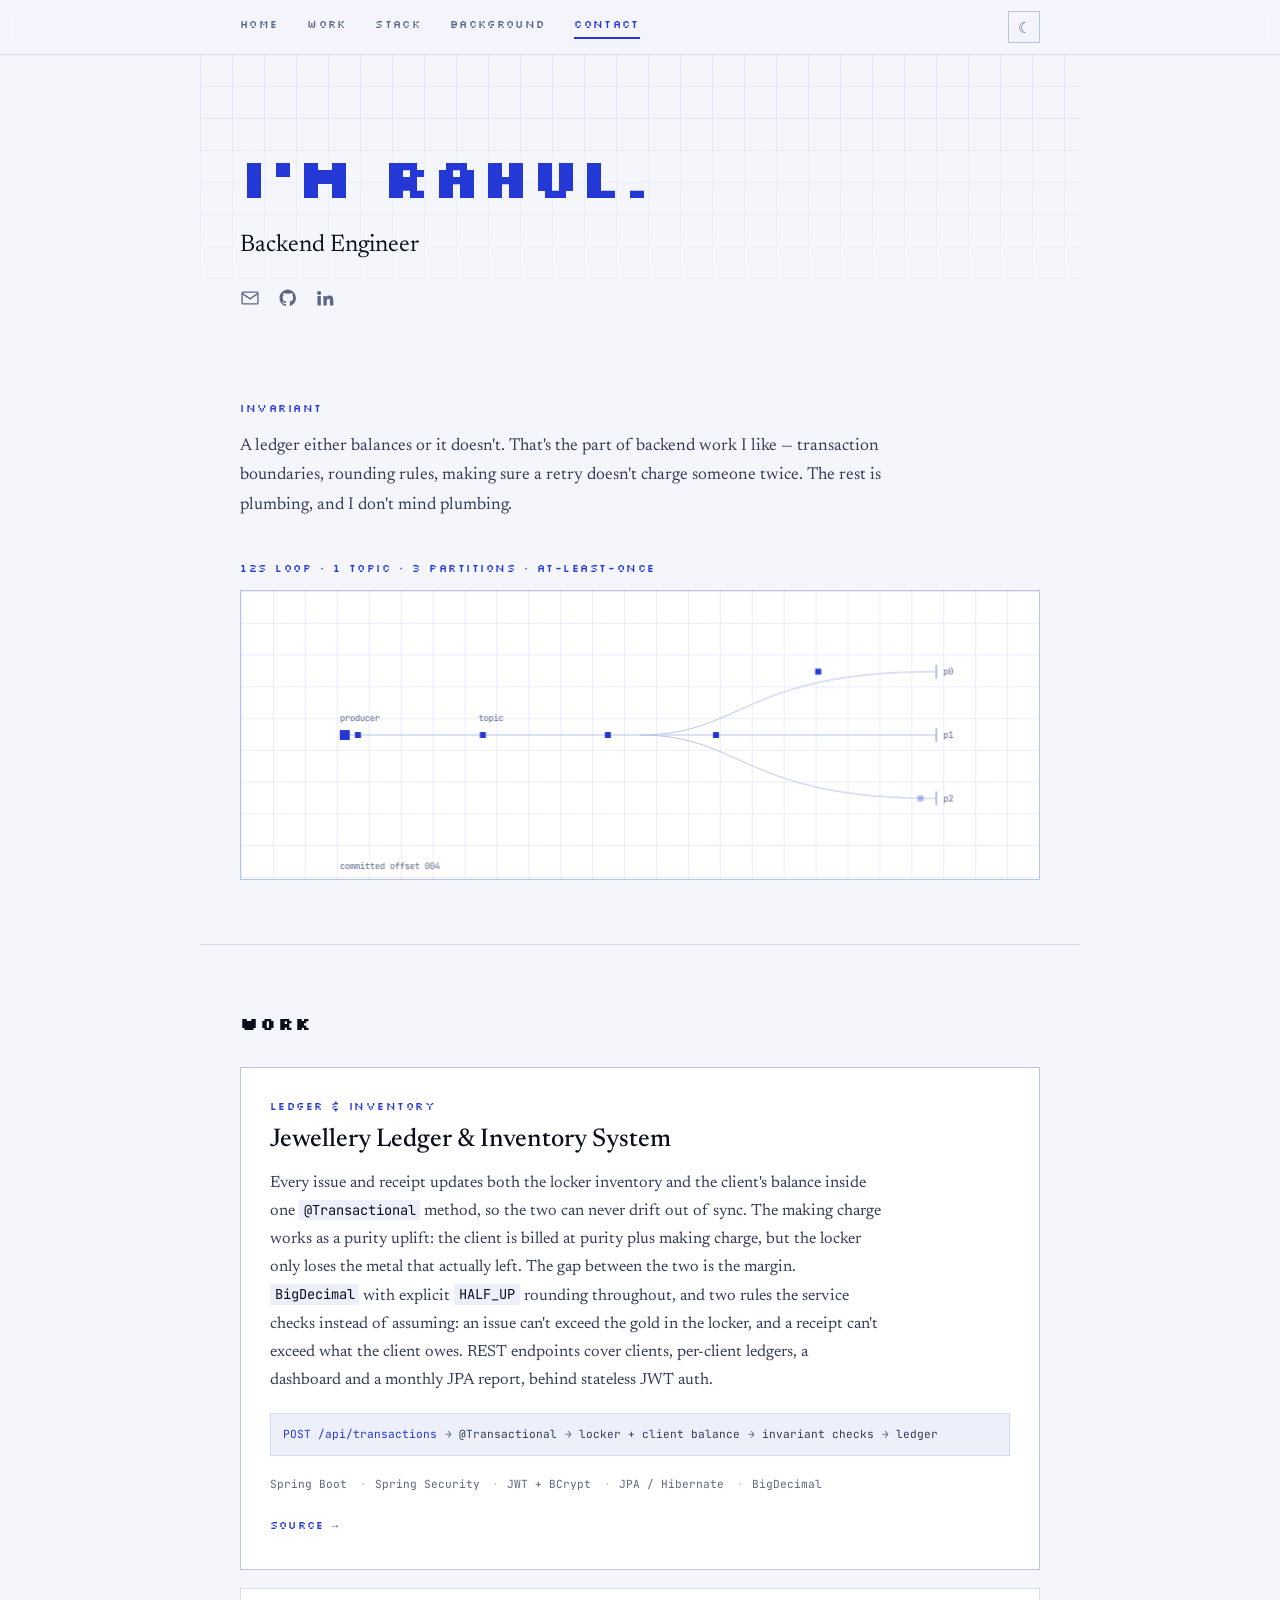
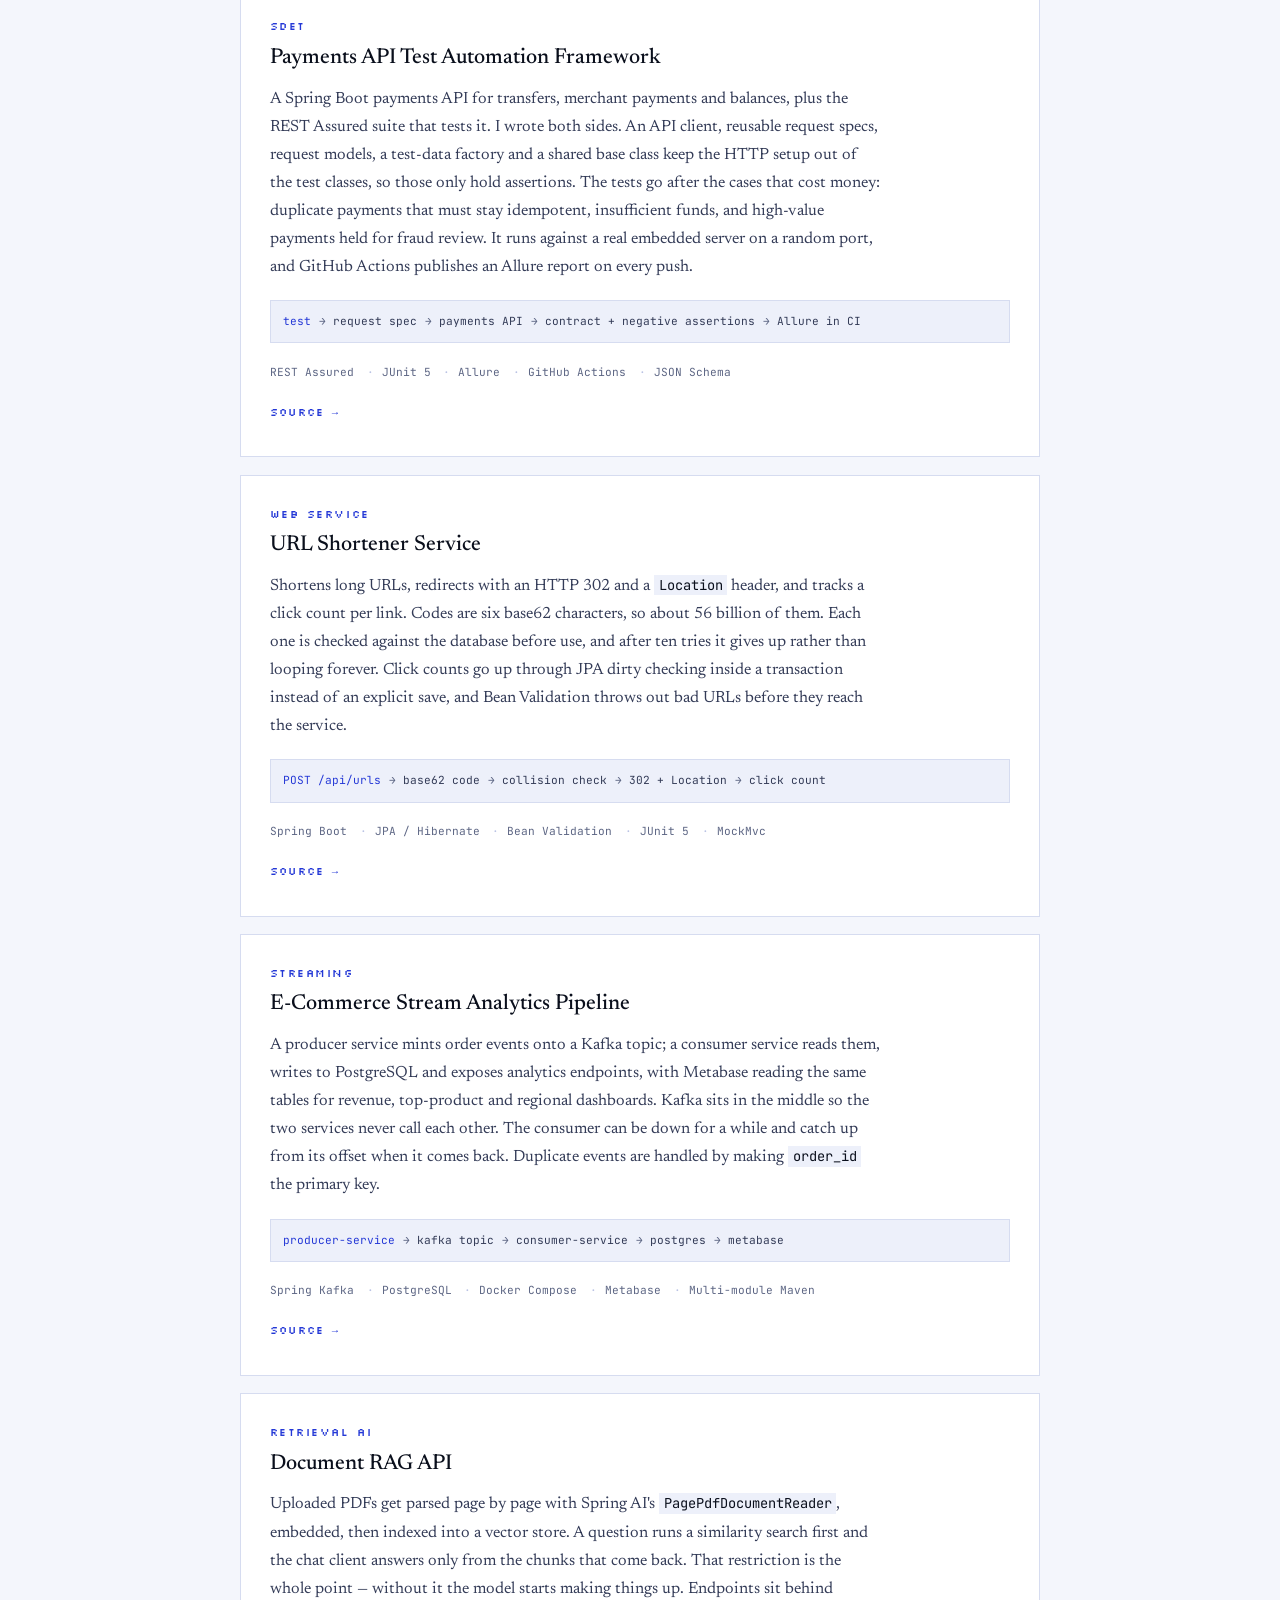
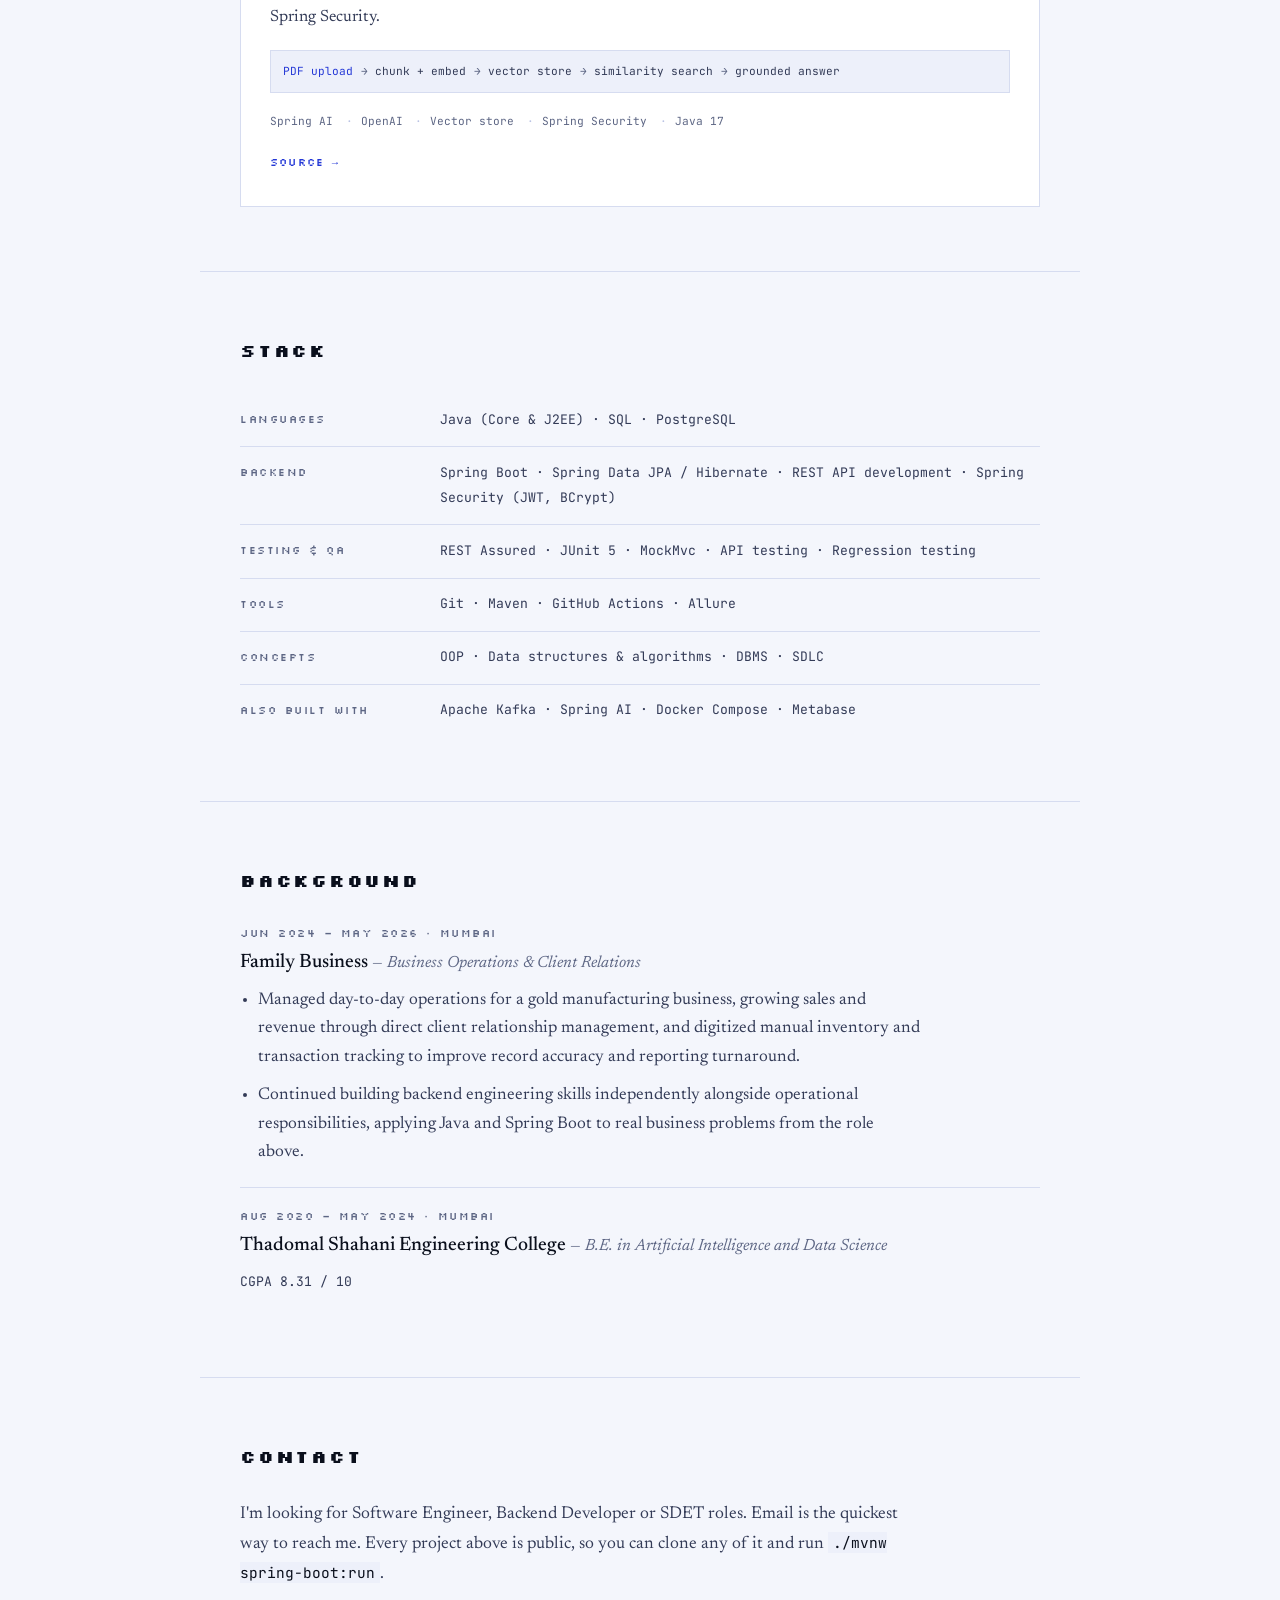
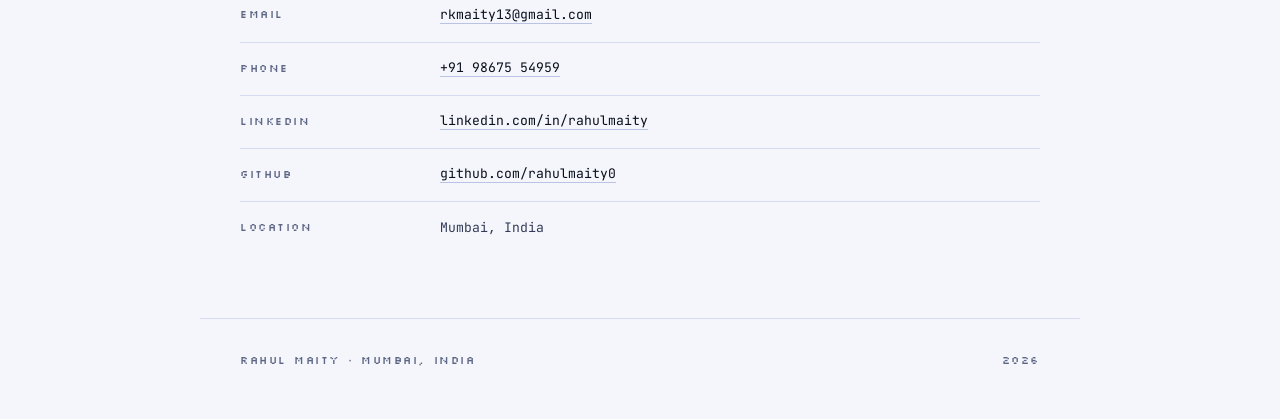
==== index.html @ 922d9714 "Portfolio website Static site - HTML, CSS and a little JavaScript, no build step. Dark by default wi" ====
<!doctype html>
<html lang="en">
<head>
<meta charset="utf-8">
<meta name="viewport" content="width=device-width, initial-scale=1">
<title>Rahul Maity — Backend Engineer</title>
<meta name="description" content="Rahul Maity — B.E. in AI &amp; Data Science, Mumbai. Java and Spring Boot backend systems, REST APIs, and the REST Assured test frameworks that verify them.">
<meta property="og:title" content="Rahul Maity — Backend Engineer">
<meta property="og:description" content="Java · Spring Boot · REST APIs · SDET. Selected backend and test-automation work.">
<meta property="og:type" content="website">
<link rel="preconnect" href="https://fonts.googleapis.com">
<link rel="preconnect" href="https://fonts.gstatic.com" crossorigin>
<link rel="stylesheet" href="https://fonts.googleapis.com/css2?family=Silkscreen:wght@400;700&family=Newsreader:ital,opsz,wght@0,6..72,300;0,6..72,400;0,6..72,500;1,6..72,400&family=JetBrains+Mono:wght@400;500;700&display=swap">
<link rel="stylesheet" href="styles.css">
</head>
<body>
<a class="skip" href="#work">Skip to work</a>

<header class="topbar">
  <div class="wrap topbar-inner">
    <nav class="nav" aria-label="Sections">
      <a href="#top" class="is-current">Home</a>
      <a href="#work">Work</a>
      <a href="#stack" class="nav-optional">Stack</a>
      <a href="#background">Background</a>
      <a href="#contact">Contact</a>
    </nav>
    <button type="button" id="theme" class="theme" aria-label="Switch to dark theme" aria-pressed="false">
      <span class="theme-glyph" aria-hidden="true">☾</span>
    </button>
  </div>
</header>

<main id="top">

  <!-- ───────────────────── hero ───────────────────── -->
  <section class="wrap hero">
    <h1 class="pixel">I'm Rahul.</h1>
    <p class="role">Backend Engineer</p>
    <ul class="socials">
      <li><a href="mailto:rkmaity13@gmail.com" aria-label="Email">
        <svg viewBox="0 0 24 24" width="20" height="20" fill="none" stroke="currentColor" stroke-width="1.6" aria-hidden="true"><rect x="2.5" y="5" width="19" height="14" rx="1"/><path d="M2.5 6.5 12 13l9.5-6.5"/></svg></a></li>
      <li><a href="https://github.com/rahulmaity0" rel="noopener" aria-label="GitHub">
        <svg viewBox="0 0 24 24" width="20" height="20" fill="currentColor" aria-hidden="true"><path d="M12 1.8a10.2 10.2 0 0 0-3.2 19.9c.5.1.7-.2.7-.5v-1.9c-2.8.6-3.4-1.3-3.4-1.3-.5-1.2-1.1-1.5-1.1-1.5-.9-.6.1-.6.1-.6 1 .1 1.5 1 1.5 1 .9 1.5 2.4 1.1 3 .8.1-.7.3-1.1.6-1.4-2.2-.3-4.6-1.1-4.6-5 0-1.1.4-2 1-2.7-.1-.3-.4-1.3.1-2.7 0 0 .8-.3 2.7 1a9.4 9.4 0 0 1 5 0c1.9-1.3 2.7-1 2.7-1 .5 1.4.2 2.4.1 2.7.6.7 1 1.6 1 2.7 0 3.9-2.4 4.7-4.6 5 .4.3.7.9.7 1.9v2.8c0 .3.2.6.7.5A10.2 10.2 0 0 0 12 1.8Z"/></svg></a></li>
      <li><a href="https://linkedin.com/in/rahulmaity" rel="noopener" aria-label="LinkedIn">
        <svg viewBox="0 0 24 24" width="20" height="20" fill="currentColor" aria-hidden="true"><path d="M4.98 3.5a2.5 2.5 0 1 0 0 5 2.5 2.5 0 0 0 0-5ZM3 9.5h4V21H3V9.5Zm6.5 0h3.8v1.6h.1c.5-1 1.8-2 3.8-2 4 0 4.8 2.6 4.8 6V21h-4v-5.2c0-1.3 0-2.9-1.8-2.9s-2.1 1.4-2.1 2.8V21h-4V9.5Z"/></svg></a></li>
    </ul>
  </section>

  <!-- ───────────────────── statement + canvas ───────────────────── -->
  <section class="wrap statement">
    <p class="label">Invariant</p>
    <p class="say">A ledger either balances or it doesn't. That's the part of backend work I like &mdash; transaction boundaries, rounding rules, making sure a retry doesn't charge someone twice. The rest is plumbing, and I don't mind plumbing.</p>

    <figure class="plot">
      <figcaption class="label" id="plot-caption">12s loop &middot; 1 topic &middot; 3 partitions &middot; at-least-once</figcaption>
      <canvas id="stream" aria-labelledby="plot-caption" role="img"></canvas>
    </figure>
  </section>

  <!-- ───────────────────── work ───────────────────── -->
  <section class="wrap section" id="work">
    <h2 class="head pixel">Work</h2>
    <ol class="cards">

      <li class="card card-lead">
        <p class="label">Ledger &amp; inventory</p>
        <h3>Jewellery Ledger &amp; Inventory System</h3>
        <p class="say">Every issue and receipt updates both the locker inventory and the client's balance inside one <code>@Transactional</code> method, so the two can never drift out of sync. The making charge works as a purity uplift: the client is billed at purity plus making charge, but the locker only loses the metal that actually left. The gap between the two is the margin. <code>BigDecimal</code> with explicit <code>HALF_UP</code> rounding throughout, and two rules the service checks instead of assuming: an issue can't exceed the gold in the locker, and a receipt can't exceed what the client owes. REST endpoints cover clients, per-client ledgers, a dashboard and a monthly JPA report, behind stateless JWT auth.</p>
        <p class="pipe"><span>POST /api/transactions</span>
<span>@Transactional</span>
<span>locker + client balance</span>
<span>invariant checks</span>
<span>ledger</span></p>
        <ul class="chips"><li>Spring Boot</li>
<li>Spring Security</li>
<li>JWT + BCrypt</li>
<li>JPA / Hibernate</li>
<li>BigDecimal</li></ul>
        <p class="go"><a href="https://github.com/rahulmaity0/Inventory-Management" rel="noopener">Source</a></p>
      </li>

      <li class="card">
        <p class="label">SDET</p>
        <h3>Payments API Test Automation Framework</h3>
        <p class="say">A Spring Boot payments API for transfers, merchant payments and balances, plus the REST Assured suite that tests it. I wrote both sides. An API client, reusable request specs, request models, a test-data factory and a shared base class keep the HTTP setup out of the test classes, so those only hold assertions. The tests go after the cases that cost money: duplicate payments that must stay idempotent, insufficient funds, and high-value payments held for fraud review. It runs against a real embedded server on a random port, and GitHub Actions publishes an Allure report on every push.</p>
        <p class="pipe"><span>test</span>
<span>request spec</span>
<span>payments API</span>
<span>contract + negative assertions</span>
<span>Allure in CI</span></p>
        <ul class="chips"><li>REST Assured</li>
<li>JUnit 5</li>
<li>Allure</li>
<li>GitHub Actions</li>
<li>JSON Schema</li></ul>
        <p class="go"><a href="https://github.com/rahulmaity0/banking-api-test-automation-framework" rel="noopener">Source</a></p>
      </li>

      <li class="card">
        <p class="label">Web service</p>
        <h3>URL Shortener Service</h3>
        <p class="say">Shortens long URLs, redirects with an HTTP 302 and a <code>Location</code> header, and tracks a click count per link. Codes are six base62 characters, so about 56 billion of them. Each one is checked against the database before use, and after ten tries it gives up rather than looping forever. Click counts go up through JPA dirty checking inside a transaction instead of an explicit save, and Bean Validation throws out bad URLs before they reach the service.</p>
        <p class="pipe"><span>POST /api/urls</span>
<span>base62 code</span>
<span>collision check</span>
<span>302 + Location</span>
<span>click count</span></p>
        <ul class="chips"><li>Spring Boot</li>
<li>JPA / Hibernate</li>
<li>Bean Validation</li>
<li>JUnit 5</li>
<li>MockMvc</li></ul>
        <p class="go"><a href="https://github.com/rahulmaity0/url-shortener" rel="noopener">Source</a></p>
      </li>

      <li class="card">
        <p class="label">Streaming</p>
        <h3>E-Commerce Stream Analytics Pipeline</h3>
        <p class="say">A producer service mints order events onto a Kafka topic; a consumer service reads them, writes to PostgreSQL and exposes analytics endpoints, with Metabase reading the same tables for revenue, top-product and regional dashboards. Kafka sits in the middle so the two services never call each other. The consumer can be down for a while and catch up from its offset when it comes back. Duplicate events are handled by making <code>order_id</code> the primary key.</p>
        <p class="pipe"><span>producer-service</span>
<span>kafka topic</span>
<span>consumer-service</span>
<span>postgres</span>
<span>metabase</span></p>
        <ul class="chips"><li>Spring Kafka</li>
<li>PostgreSQL</li>
<li>Docker Compose</li>
<li>Metabase</li>
<li>Multi-module Maven</li></ul>
        <p class="go"><a href="https://github.com/rahulmaity0/ecommerce-stream-analytics" rel="noopener">Source</a></p>
      </li>

      <li class="card">
        <p class="label">Retrieval AI</p>
        <h3>Document RAG API</h3>
        <p class="say">Uploaded PDFs get parsed page by page with Spring AI's <code>PagePdfDocumentReader</code>, embedded, then indexed into a vector store. A question runs a similarity search first and the chat client answers only from the chunks that come back. That restriction is the whole point &mdash; without it the model starts making things up. Endpoints sit behind Spring Security.</p>
        <p class="pipe"><span>PDF upload</span>
<span>chunk + embed</span>
<span>vector store</span>
<span>similarity search</span>
<span>grounded answer</span></p>
        <ul class="chips"><li>Spring AI</li>
<li>OpenAI</li>
<li>Vector store</li>
<li>Spring Security</li>
<li>Java 17</li></ul>
        <p class="go"><a href="https://github.com/rahulmaity0/document-rag-api" rel="noopener">Source</a></p>
      </li>

    </ol>
  </section>

  <!-- ───────────────────── stack ───────────────────── -->
  <section class="wrap section" id="stack">
    <h2 class="head pixel">Stack</h2>
    <dl class="grid">
      <div><dt class="label">Languages</dt><dd>Java (Core &amp; J2EE) &middot; SQL &middot; PostgreSQL</dd></div>
      <div><dt class="label">Backend</dt><dd>Spring Boot &middot; Spring Data JPA / Hibernate &middot; REST API development &middot; Spring Security (JWT, BCrypt)</dd></div>
      <div><dt class="label">Testing &amp; QA</dt><dd>REST Assured &middot; JUnit 5 &middot; MockMvc &middot; API testing &middot; Regression testing</dd></div>
      <div><dt class="label">Tools</dt><dd>Git &middot; Maven &middot; GitHub Actions &middot; Allure</dd></div>
      <div><dt class="label">Concepts</dt><dd>OOP &middot; Data structures &amp; algorithms &middot; DBMS &middot; SDLC</dd></div>
      <div><dt class="label">Also built with</dt><dd>Apache Kafka &middot; Spring AI &middot; Docker Compose &middot; Metabase</dd></div>
    </dl>
  </section>

  <!-- ───────────────────── background ───────────────────── -->
  <section class="wrap section" id="background">
    <h2 class="head pixel">Background</h2>

    <div class="entry">
      <p class="label">Jun 2024 &ndash; May 2026 &middot; Mumbai</p>
      <h3>Family Business <span class="sub">&mdash; Business Operations &amp; Client Relations</span></h3>
      <ul class="bullets">
        <li>Managed day-to-day operations for a gold manufacturing business, growing sales and revenue through direct client relationship management, and digitized manual inventory and transaction tracking to improve record accuracy and reporting turnaround.</li>
        <li>Continued building backend engineering skills independently alongside operational responsibilities, applying Java and Spring Boot to real business problems from the role above.</li>
      </ul>
    </div>

    <div class="entry">
      <p class="label">Aug 2020 &ndash; May 2024 &middot; Mumbai</p>
      <h3>Thadomal Shahani Engineering College <span class="sub">&mdash; B.E. in Artificial Intelligence and Data Science</span></h3>
      <p class="say meta">CGPA 8.31 / 10</p>
    </div>
  </section>

  <!-- ───────────────────── contact ───────────────────── -->
  <section class="wrap section" id="contact">
    <h2 class="head pixel">Contact</h2>
    <p class="say">I'm looking for Software Engineer, Backend Developer or SDET roles. Email is the quickest way to reach me. Every project above is public, so you can clone any of it and run <code>./mvnw spring-boot:run</code>.</p>
    <dl class="grid grid-contact">
      <div><dt class="label">Email</dt><dd><a href="mailto:rkmaity13@gmail.com">rkmaity13@gmail.com</a></dd></div>
      <div><dt class="label">Phone</dt><dd><a href="tel:+919867554959">+91 98675 54959</a></dd></div>
      <div><dt class="label">LinkedIn</dt><dd><a href="https://linkedin.com/in/rahulmaity" rel="noopener">linkedin.com/in/rahulmaity</a></dd></div>
      <div><dt class="label">GitHub</dt><dd><a href="https://github.com/rahulmaity0" rel="noopener">github.com/rahulmaity0</a></dd></div>
      <div><dt class="label">Location</dt><dd>Mumbai, India</dd></div>
    </dl>
  </section>

</main>

<footer class="wrap foot">
  <p class="label">Rahul Maity &middot; Mumbai, India</p>
  <p class="label"><span id="year">2026</span></p>
</footer>

<script src="main.js"></script>
</body>
</html>
---- styles.css ----
/* ==========================================================================
   Rahul Maity — portfolio, blueprint direction
   Dark-first. Ground is near-black with a blue bias; one electric blue accent.
   Type: Silkscreen (bitmap display) / Newsreader (prose) / JetBrains Mono (data)
   ========================================================================== */

:root {
  /* dark is the default here — the light set mirrors it in the blocks below */
  --ground:    #05070e;
  --surface:   #0a0f1c;
  --surface-2: #10162a;
  --ink:       #e6e9f5;
  --ink-soft:  #b4bbd4;
  --muted:     #6e7899;
  --line:      #1b2340;
  --line-2:    #2a3459;
  --accent:    #4a6cff;
  --grid:      rgba(74, 108, 255, .10);
  --focus:     #4a6cff;

  --ff-pixel: "Silkscreen", "Courier New", monospace;
  --ff-serif: "Newsreader", Georgia, "Times New Roman", serif;
  --ff-mono:  "JetBrains Mono", ui-monospace, SFMono-Regular, Menlo, monospace;

  --gutter: clamp(1.25rem, 5vw, 2.5rem);
  --maxw:   880px;
}

@media (prefers-color-scheme: light) {
  :root:not([data-theme="dark"]) {
    --ground:    #f4f6fc;
    --surface:   #ffffff;
    --surface-2: #edf0fa;
    --ink:       #0a0f1c;
    --ink-soft:  #333b57;
    --muted:     #5d6684;
    --line:      #d6dcf0;
    --line-2:    #bac3e4;
    --accent:    #2438d6;
    --grid:      rgba(36, 56, 214, .09);
    --focus:     #2438d6;
  }
}

:root[data-theme="light"] {
  --ground:    #f4f6fc;
  --surface:   #ffffff;
  --surface-2: #edf0fa;
  --ink:       #0a0f1c;
  --ink-soft:  #333b57;
  --muted:     #5d6684;
  --line:      #d6dcf0;
  --line-2:    #bac3e4;
  --accent:    #2438d6;
  --grid:      rgba(36, 56, 214, .09);
  --focus:     #2438d6;
}

*, *::before, *::after { box-sizing: border-box; }

html { -webkit-text-size-adjust: 100%; scroll-behavior: smooth; }
@media (prefers-reduced-motion: reduce) {
  html { scroll-behavior: auto; }
  *, *::before, *::after { animation-duration: .001ms !important; transition-duration: .001ms !important; }
}

body {
  margin: 0;
  background: var(--ground);
  color: var(--ink);
  font-family: var(--ff-serif);
  font-size: 1.0625rem;
  line-height: 1.68;
  -webkit-font-smoothing: antialiased;
}

a { color: inherit; }
code { font-family: var(--ff-mono); font-size: .84em; color: var(--ink); background: var(--surface-2); padding: .08em .35em; }
:focus-visible { outline: 2px solid var(--focus); outline-offset: 3px; }

.wrap { max-width: var(--maxw); margin: 0 auto; padding-inline: var(--gutter); }

.skip {
  position: absolute; left: -9999px; top: 0; z-index: 30;
  background: var(--accent); color: #fff; padding: .6rem 1rem;
  font-family: var(--ff-pixel); font-size: .7rem;
}
.skip:focus { left: 0; }

/* shared micro-label: bitmap face, wide tracking */
.label {
  margin: 0; font-family: var(--ff-pixel); font-size: .68rem;
  text-transform: uppercase; letter-spacing: .14em; color: var(--muted);
  line-height: 1.8;
}

/* ── top bar ─────────────────────────────────────────────────────────── */
.topbar {
  position: sticky; top: 0; z-index: 20;
  background: color-mix(in srgb, var(--ground) 90%, transparent);
  backdrop-filter: blur(8px);
  border-bottom: 1px solid var(--line);
}
.topbar-inner { display: flex; align-items: center; justify-content: space-between; gap: 1rem; padding-block: .7rem; }

.nav { display: flex; gap: clamp(.9rem, 3vw, 1.8rem); }
.nav a {
  font-family: var(--ff-pixel); font-size: .7rem; text-transform: uppercase;
  letter-spacing: .12em; color: var(--muted); text-decoration: none;
  padding-bottom: 3px; border-bottom: 2px solid transparent;
  transition: color .18s, border-color .18s; white-space: nowrap;
}
.nav a:hover, .nav a.is-current { color: var(--accent); border-bottom-color: var(--accent); }

.theme {
  flex: none; width: 2rem; height: 2rem; display: grid; place-items: center;
  background: transparent; border: 1px solid var(--line-2); color: var(--muted);
  cursor: pointer; font-size: .95rem; line-height: 1;
  transition: color .18s, border-color .18s;
}
.theme:hover { color: var(--accent); border-color: var(--accent); }

@media (max-width: 640px) {
  .nav { gap: .8rem; overflow-x: auto; scrollbar-width: none; }
  .nav::-webkit-scrollbar { display: none; }
  .nav a { font-size: .62rem; letter-spacing: .1em; }
  .nav-optional { display: none; }
}

/* ── hero ────────────────────────────────────────────────────────────── */
.hero {
  position: relative; z-index: 0;
  padding-block: clamp(3rem, 9vw, 5.5rem) clamp(2rem, 5vw, 3rem);
}
.hero::before {
  content: ""; position: absolute; inset: -1px 0 0; z-index: -1;
  background-image:
    repeating-linear-gradient(to right,  var(--grid) 0 1px, transparent 1px 32px),
    repeating-linear-gradient(to bottom, var(--grid) 0 1px, transparent 1px 32px);
  -webkit-mask-image: linear-gradient(to bottom, #000 0%, transparent 85%);
  mask-image: linear-gradient(to bottom, #000 0%, transparent 85%);
}

.pixel { font-family: var(--ff-pixel); font-weight: 700; }
.hero h1 {
  margin: 0; color: var(--accent);
  font-size: clamp(1.9rem, 7.6vw, 3.5rem); line-height: 1.2; letter-spacing: .01em;
}
.role { margin: .9rem 0 0; font-size: clamp(1.15rem, 3.4vw, 1.5rem); font-weight: 400; color: var(--ink); }

.socials { list-style: none; display: flex; gap: 1.1rem; margin: 1.4rem 0 0; padding: 0; }
.socials a { color: var(--muted); display: inline-flex; transition: color .18s, transform .18s; }
.socials a:hover { color: var(--accent); transform: translateY(-2px); }

/* ── statement + plot ────────────────────────────────────────────────── */
.statement { padding-block: clamp(1rem, 3vw, 2rem) clamp(2.5rem, 6vw, 4rem); }
.statement .label { color: var(--accent); }
.say {
  margin: .8rem 0 0; max-width: 68ch; color: var(--ink-soft);
  font-size: 1.08rem; line-height: 1.72;
}
.say em { font-style: italic; color: var(--ink); }

.plot { margin: 2.4rem 0 0; }
.plot figcaption { margin-bottom: .7rem; }
#stream {
  display: block; width: 100%; height: clamp(190px, 32vw, 290px);
  border: 1px solid var(--line-2); background: var(--surface);
}

/* ── sections ────────────────────────────────────────────────────────── */
.section { padding-block: clamp(2.5rem, 6vw, 4rem); border-top: 1px solid var(--line); }
.head {
  margin: 0 0 1.8rem; font-size: 1.1rem; color: var(--ink);
  text-transform: uppercase; letter-spacing: .1em;
}

/* ── work cards ──────────────────────────────────────────────────────── */
.cards { list-style: none; margin: 0; padding: 0; display: flex; flex-direction: column; gap: 1.1rem; }
.card {
  border: 1px solid var(--line); background: var(--surface);
  padding: clamp(1.2rem, 3.5vw, 1.8rem);
  transition: border-color .2s;
}
.card:hover { border-color: var(--line-2); }
.card-lead { border-color: var(--line-2); }
.card h3 {
  margin: .5rem 0 0; font-family: var(--ff-serif); font-weight: 500;
  font-size: 1.35rem; line-height: 1.25; color: var(--ink); text-wrap: balance;
}
.card-lead h3 { font-size: 1.6rem; }
.card .label { color: var(--accent); }
.card .say { font-size: 1.02rem; }

.pipe {
  margin: 1.2rem 0; padding: .55rem .75rem;
  border: 1px solid var(--line); background: var(--surface-2);
  font-family: var(--ff-mono); font-size: .7rem; line-height: 2.1; color: var(--ink-soft);
}
.pipe span { display: inline-block; white-space: nowrap; }
.pipe span:first-child { color: var(--accent); }
.pipe span:not(:last-child)::after { content: "\2192"; color: var(--muted); margin-left: .5rem; }

.chips { list-style: none; display: flex; flex-wrap: wrap; gap: .3rem .8rem; margin: 0 0 1.1rem; padding: 0; }
.chips li { font-family: var(--ff-mono); font-size: .7rem; color: var(--muted); }
.chips li::before { content: "\00b7"; margin-right: .5rem; color: var(--line-2); }
.chips li:first-child::before { content: none; }

.go { margin: 0; }
.go a {
  font-family: var(--ff-pixel); font-size: .66rem; text-transform: uppercase;
  letter-spacing: .12em; color: var(--accent); text-decoration: none;
  border-bottom: 1px solid transparent; padding-bottom: 2px; transition: border-color .18s;
}
.go a::after { content: " \2192"; }
.go a:hover { border-bottom-color: var(--accent); }

/* ── definition grids: stack, contact ────────────────────────────────── */
.grid { margin: 0; display: flex; flex-direction: column; }
.grid > div {
  display: grid; grid-template-columns: minmax(0, 11rem) minmax(0, 1fr);
  gap: .3rem 1.5rem; padding: .85rem 0; border-bottom: 1px solid var(--line);
}
.grid > div:last-child { border-bottom: 0; }
@media (max-width: 620px) { .grid > div { grid-template-columns: 1fr; } }
.grid dt { padding-top: .15rem; }
.grid dd { margin: 0; font-family: var(--ff-mono); font-size: .82rem; color: var(--ink-soft); line-height: 1.9; }
.grid-contact dd a { color: var(--ink); text-decoration: none; border-bottom: 1px solid var(--line-2); overflow-wrap: anywhere; }
.grid-contact dd a:hover { color: var(--accent); border-bottom-color: var(--accent); }

/* ── background entries ──────────────────────────────────────────────── */
.entry { padding-block: 1.2rem; border-top: 1px solid var(--line); }
.entry:first-of-type { border-top: 0; padding-top: 0; }
.entry h3 {
  margin: .4rem 0 .7rem; font-family: var(--ff-serif); font-weight: 500;
  font-size: 1.22rem; line-height: 1.3; color: var(--ink);
}
.entry .sub { color: var(--muted); font-style: italic; font-weight: 400; font-size: 1.02rem; }
.bullets { margin: 0; padding-left: 1.1rem; max-width: 68ch; color: var(--ink-soft); }
.bullets li { margin-bottom: .6rem; }
.bullets li:last-child { margin-bottom: 0; }
.meta { font-family: var(--ff-mono); font-size: .82rem; }

/* ── footer ──────────────────────────────────────────────────────────── */
.foot {
  padding-block: 2rem 3rem; border-top: 1px solid var(--line);
  display: flex; flex-wrap: wrap; justify-content: space-between; gap: .4rem 1.5rem;
}
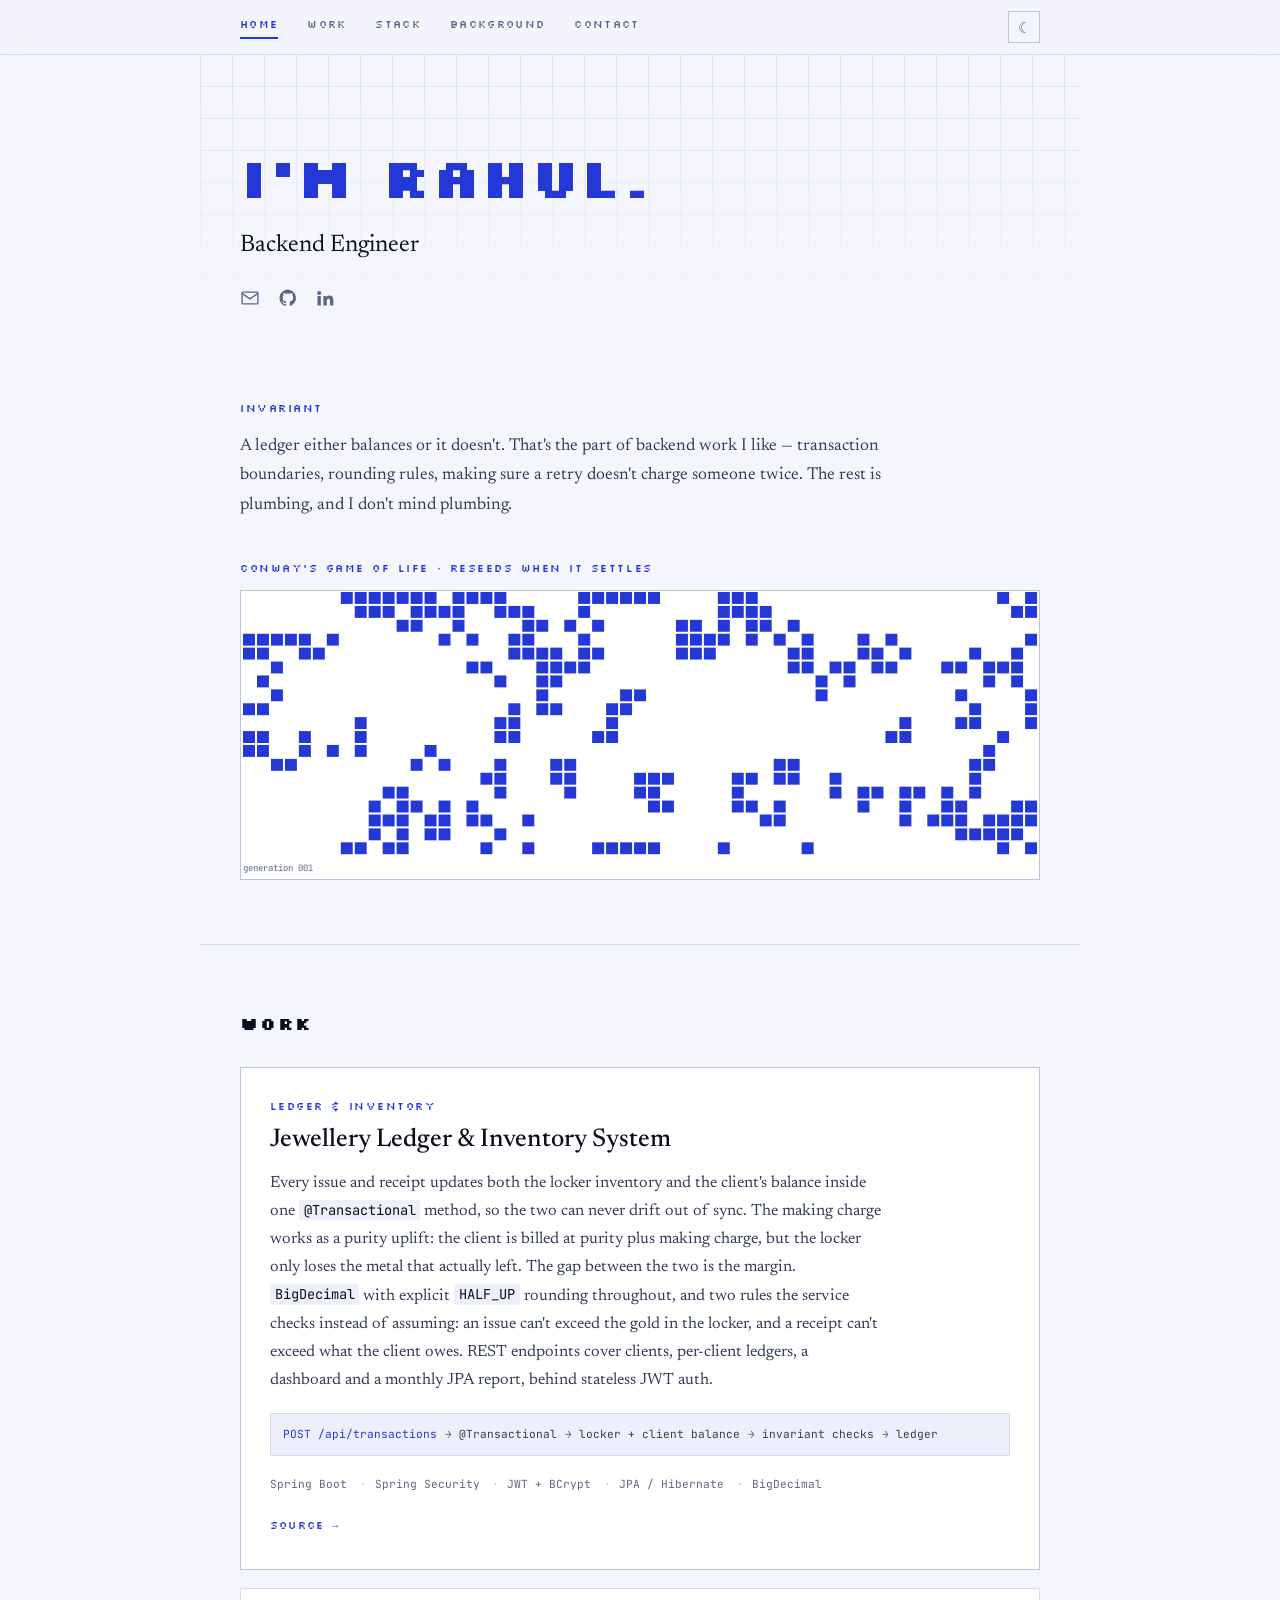
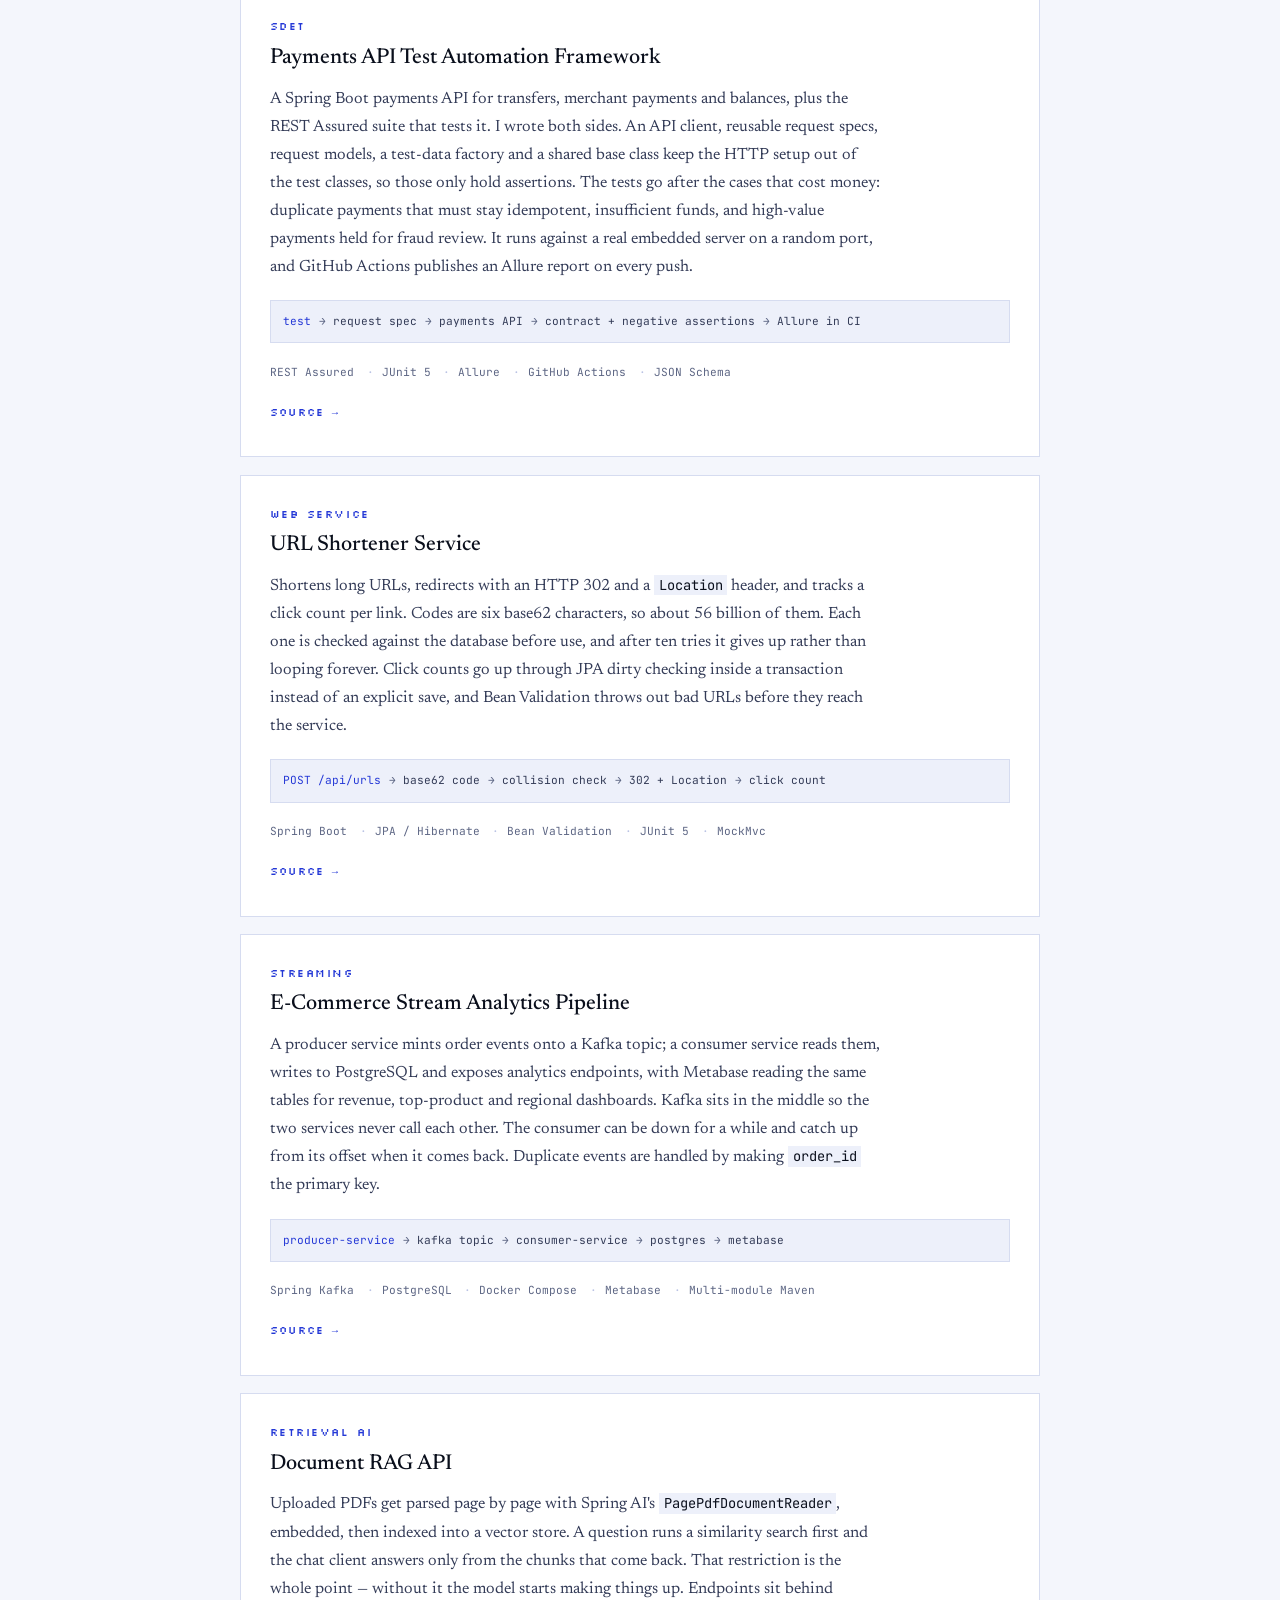
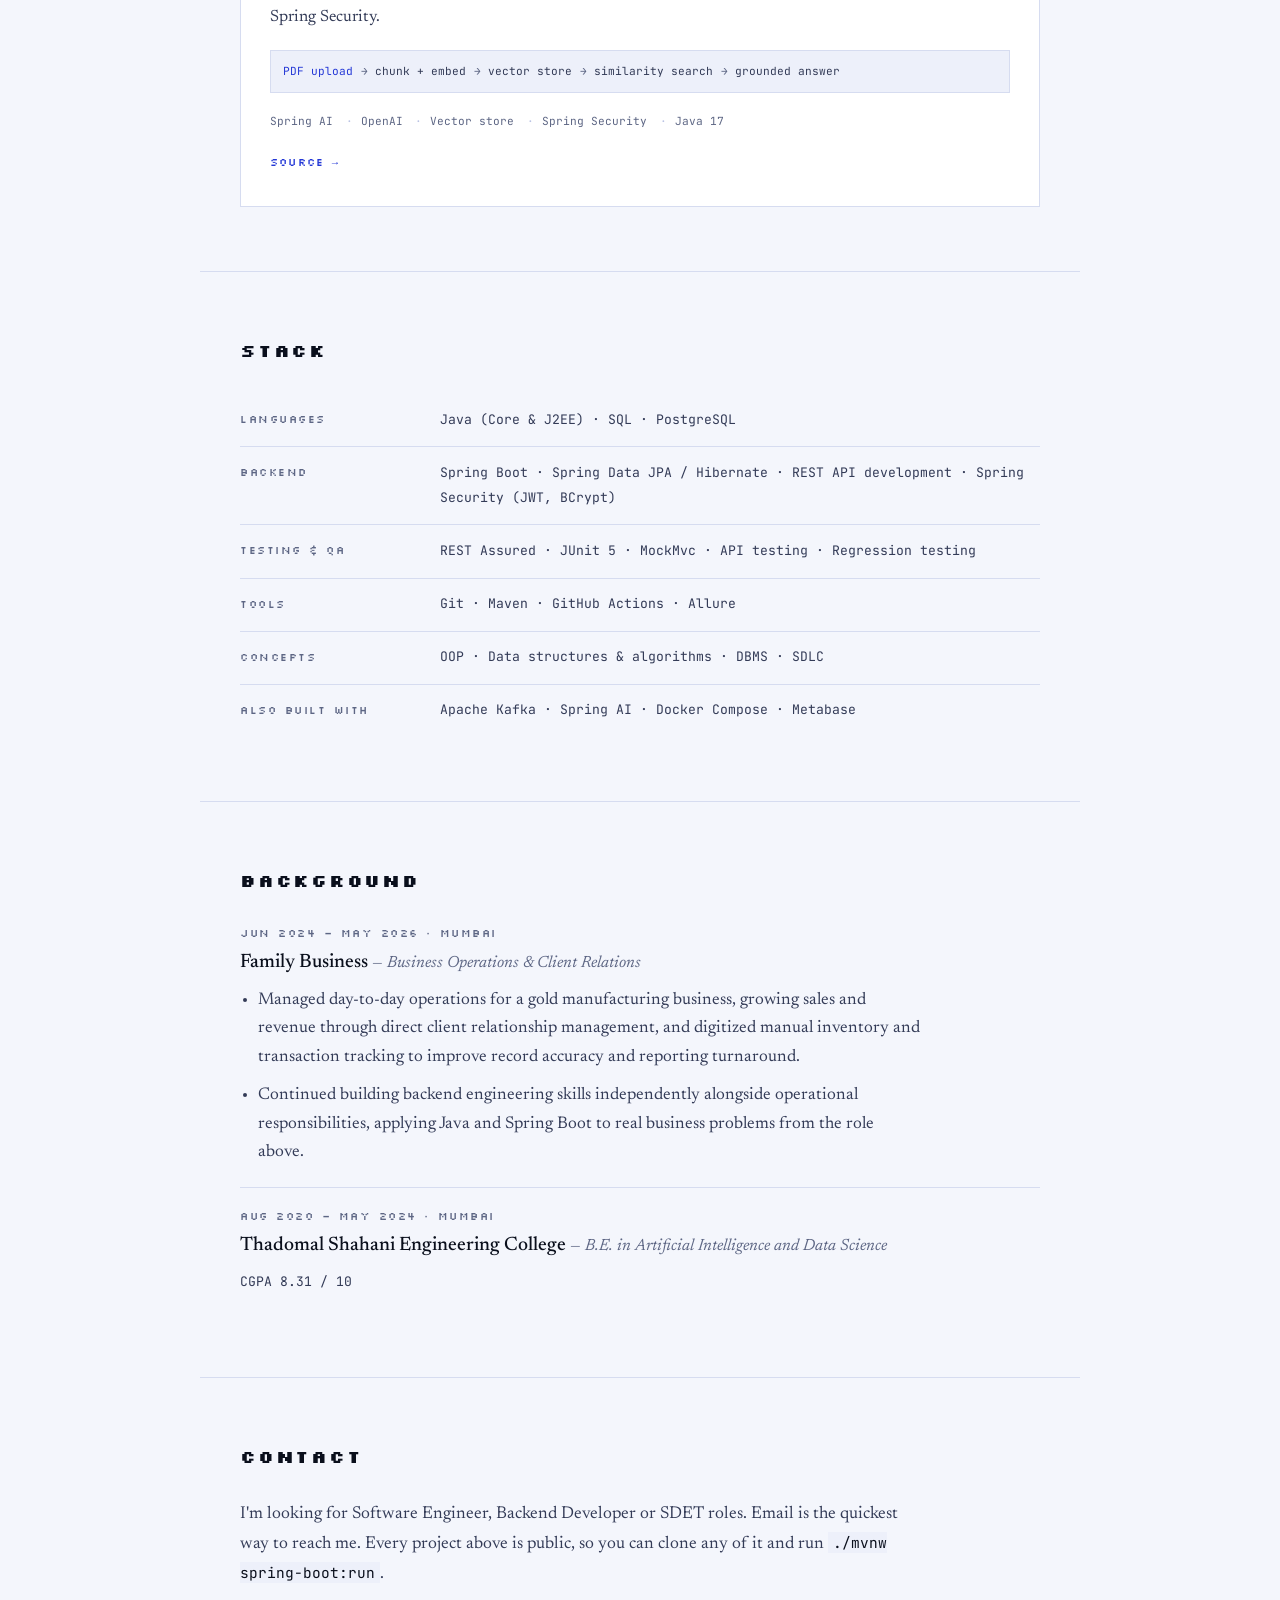
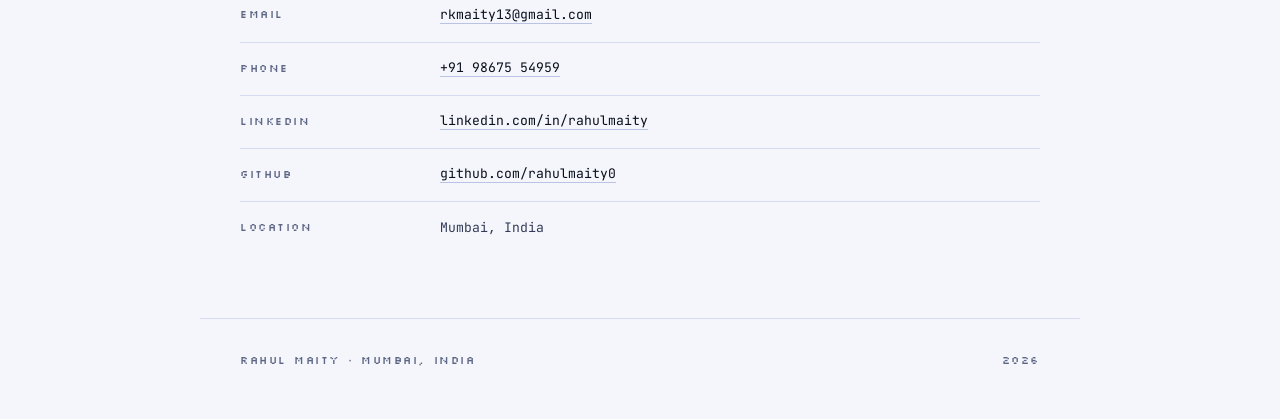
==== commit f1816c07: "Replace hero animation with Conway's Game of Life Swaps the Kafka stream diagram for Life. Seeds at " ====
--- a/index.html
+++ b/index.html
@@ -53,8 +53,8 @@
     <p class="say">A ledger either balances or it doesn't. That's the part of backend work I like &mdash; transaction boundaries, rounding rules, making sure a retry doesn't charge someone twice. The rest is plumbing, and I don't mind plumbing.</p>
 
     <figure class="plot">
-      <figcaption class="label" id="plot-caption">12s loop &middot; 1 topic &middot; 3 partitions &middot; at-least-once</figcaption>
-      <canvas id="stream" aria-labelledby="plot-caption" role="img"></canvas>
+      <figcaption class="label" id="plot-caption">conway's game of life &middot; reseeds when it settles</figcaption>
+      <canvas id="life" aria-labelledby="plot-caption" role="img"></canvas>
     </figure>
   </section>
 
--- a/styles.css
+++ b/styles.css
@@ -163,7 +163,7 @@
 
 .plot { margin: 2.4rem 0 0; }
 .plot figcaption { margin-bottom: .7rem; }
-#stream {
+#life {
   display: block; width: 100%; height: clamp(190px, 32vw, 290px);
   border: 1px solid var(--line-2); background: var(--surface);
 }
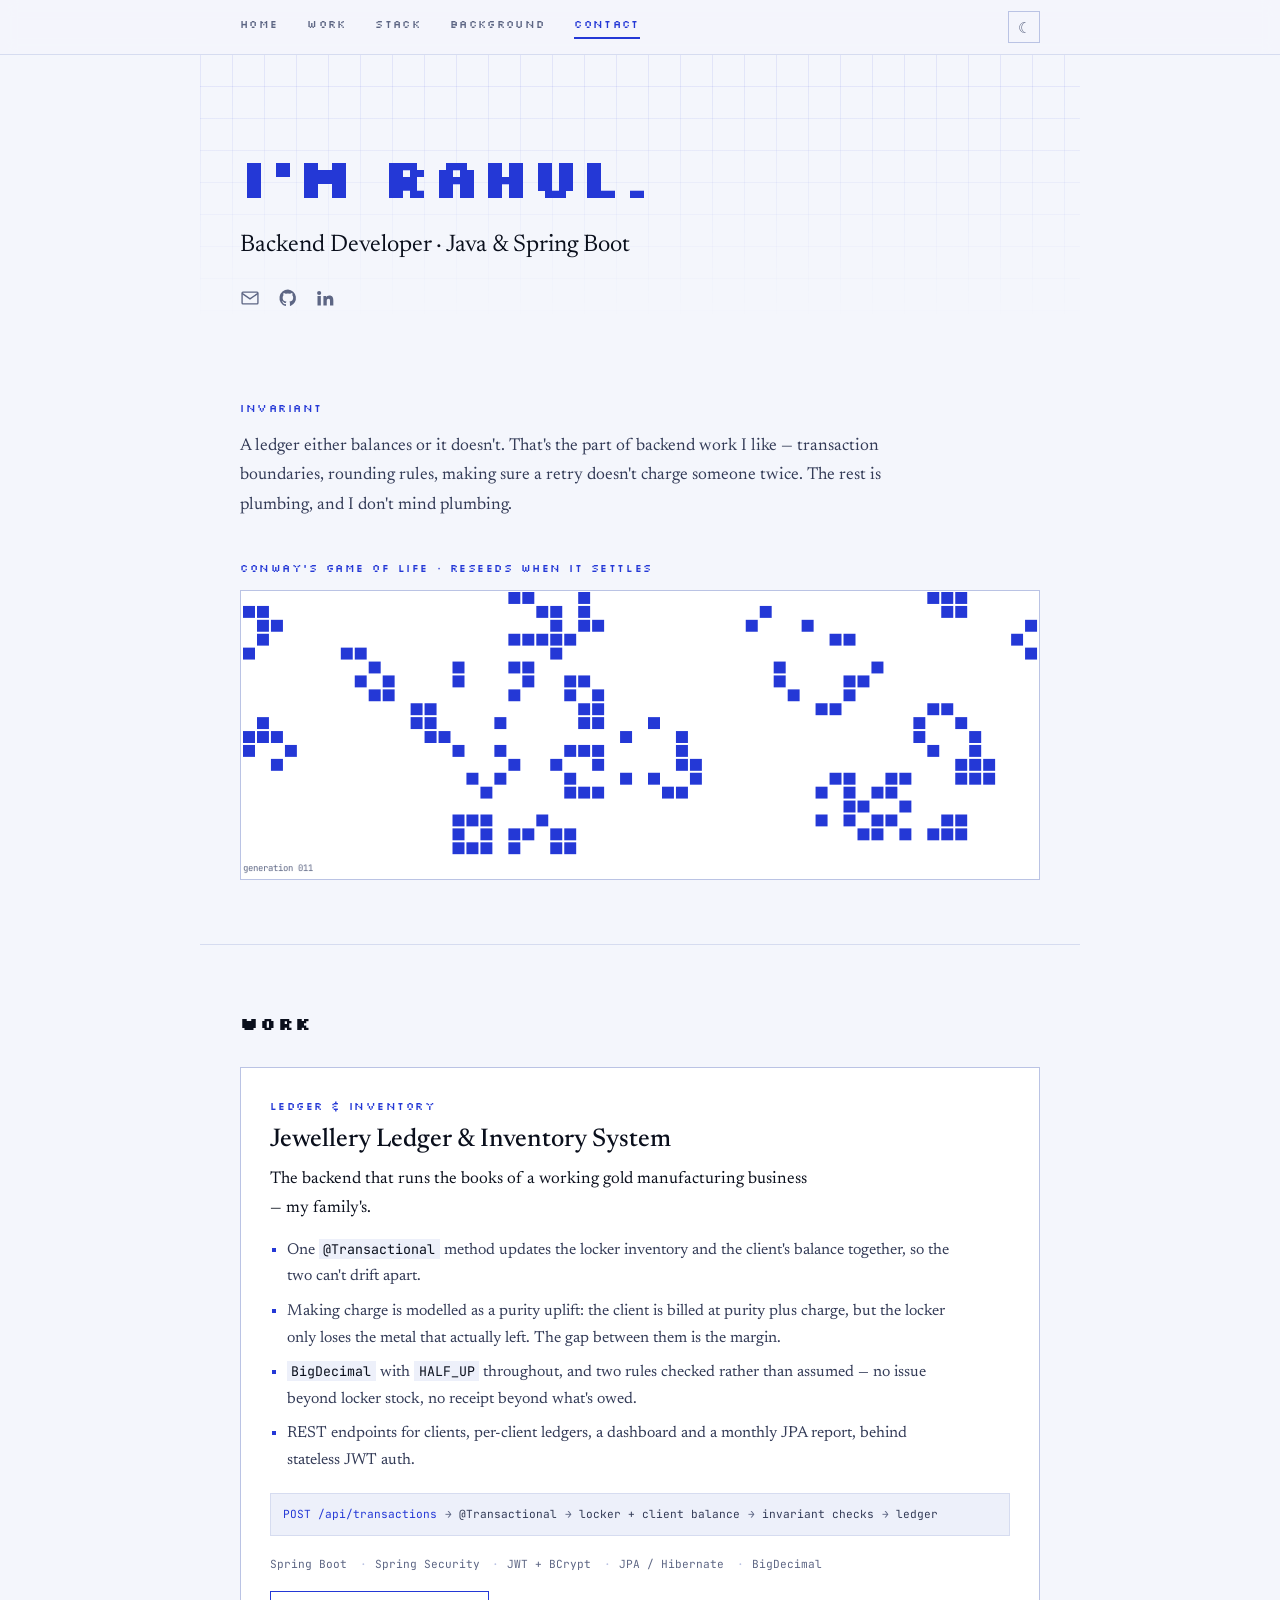
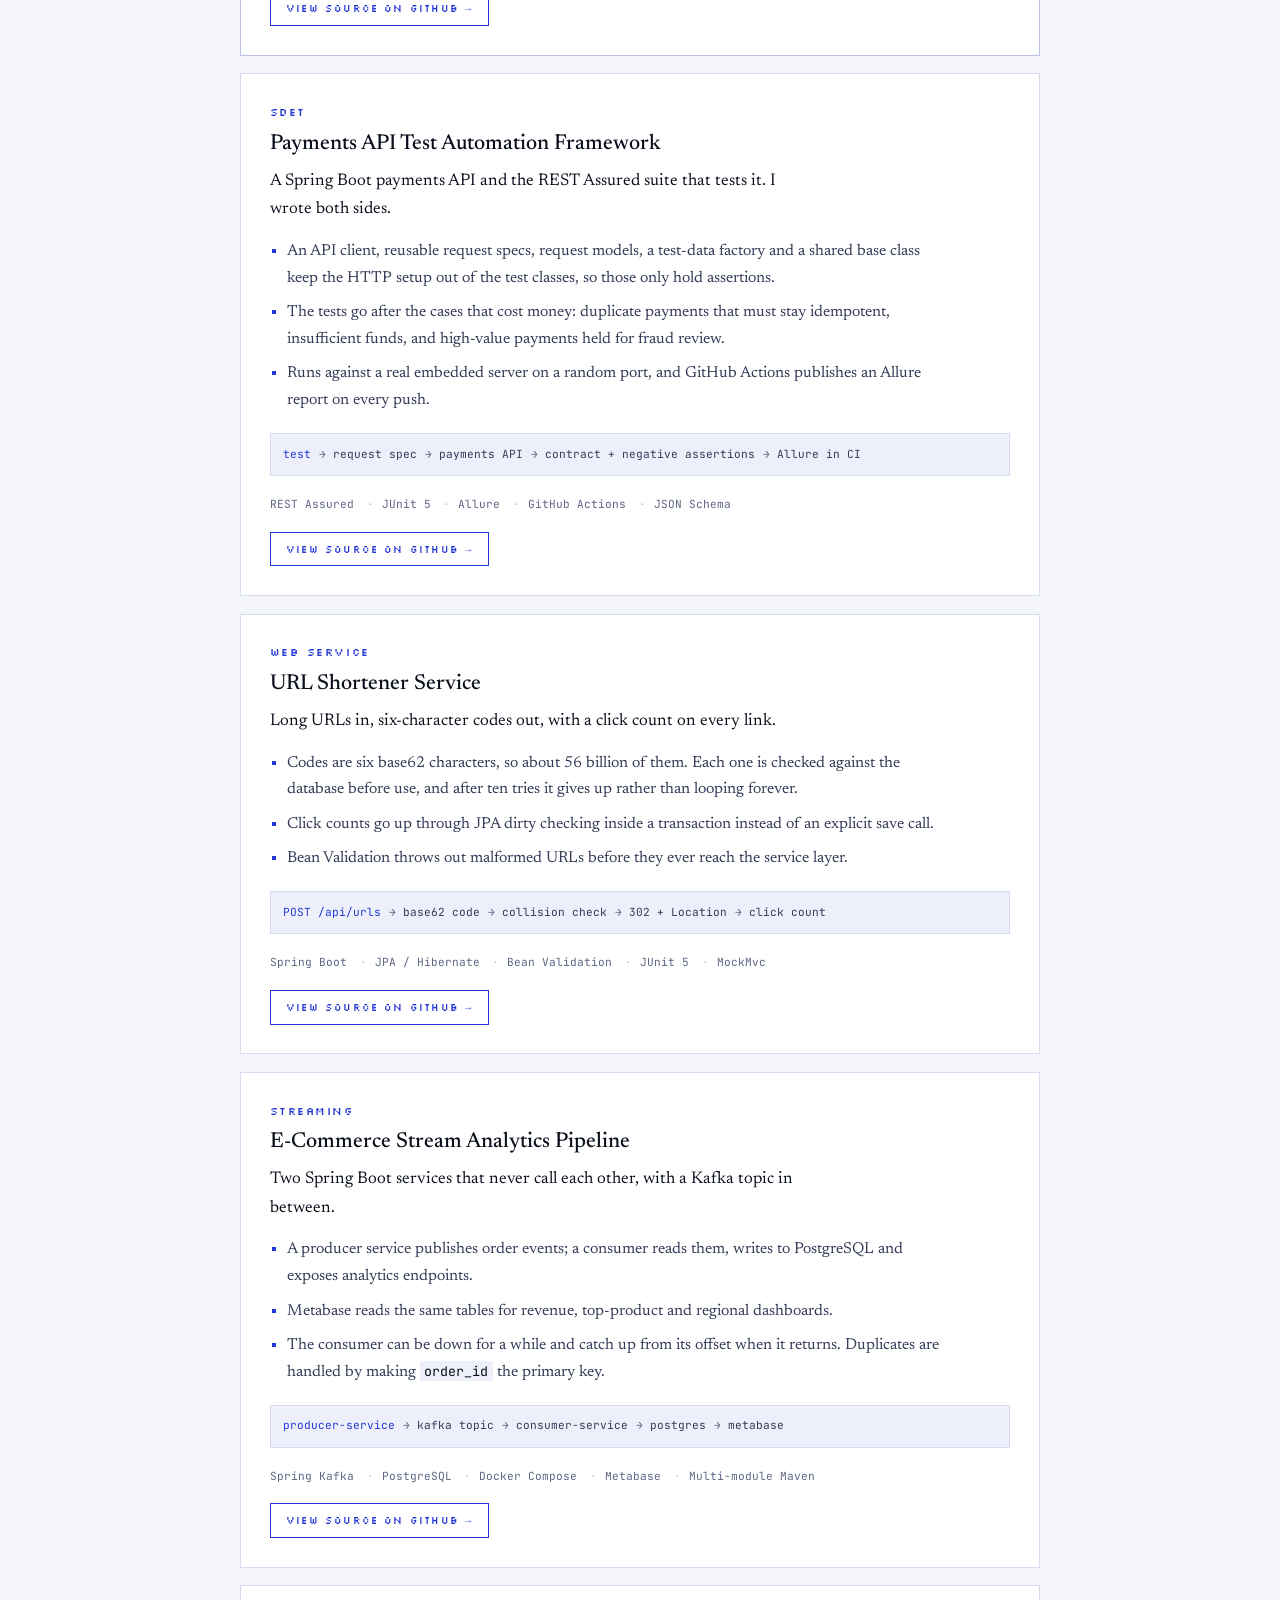
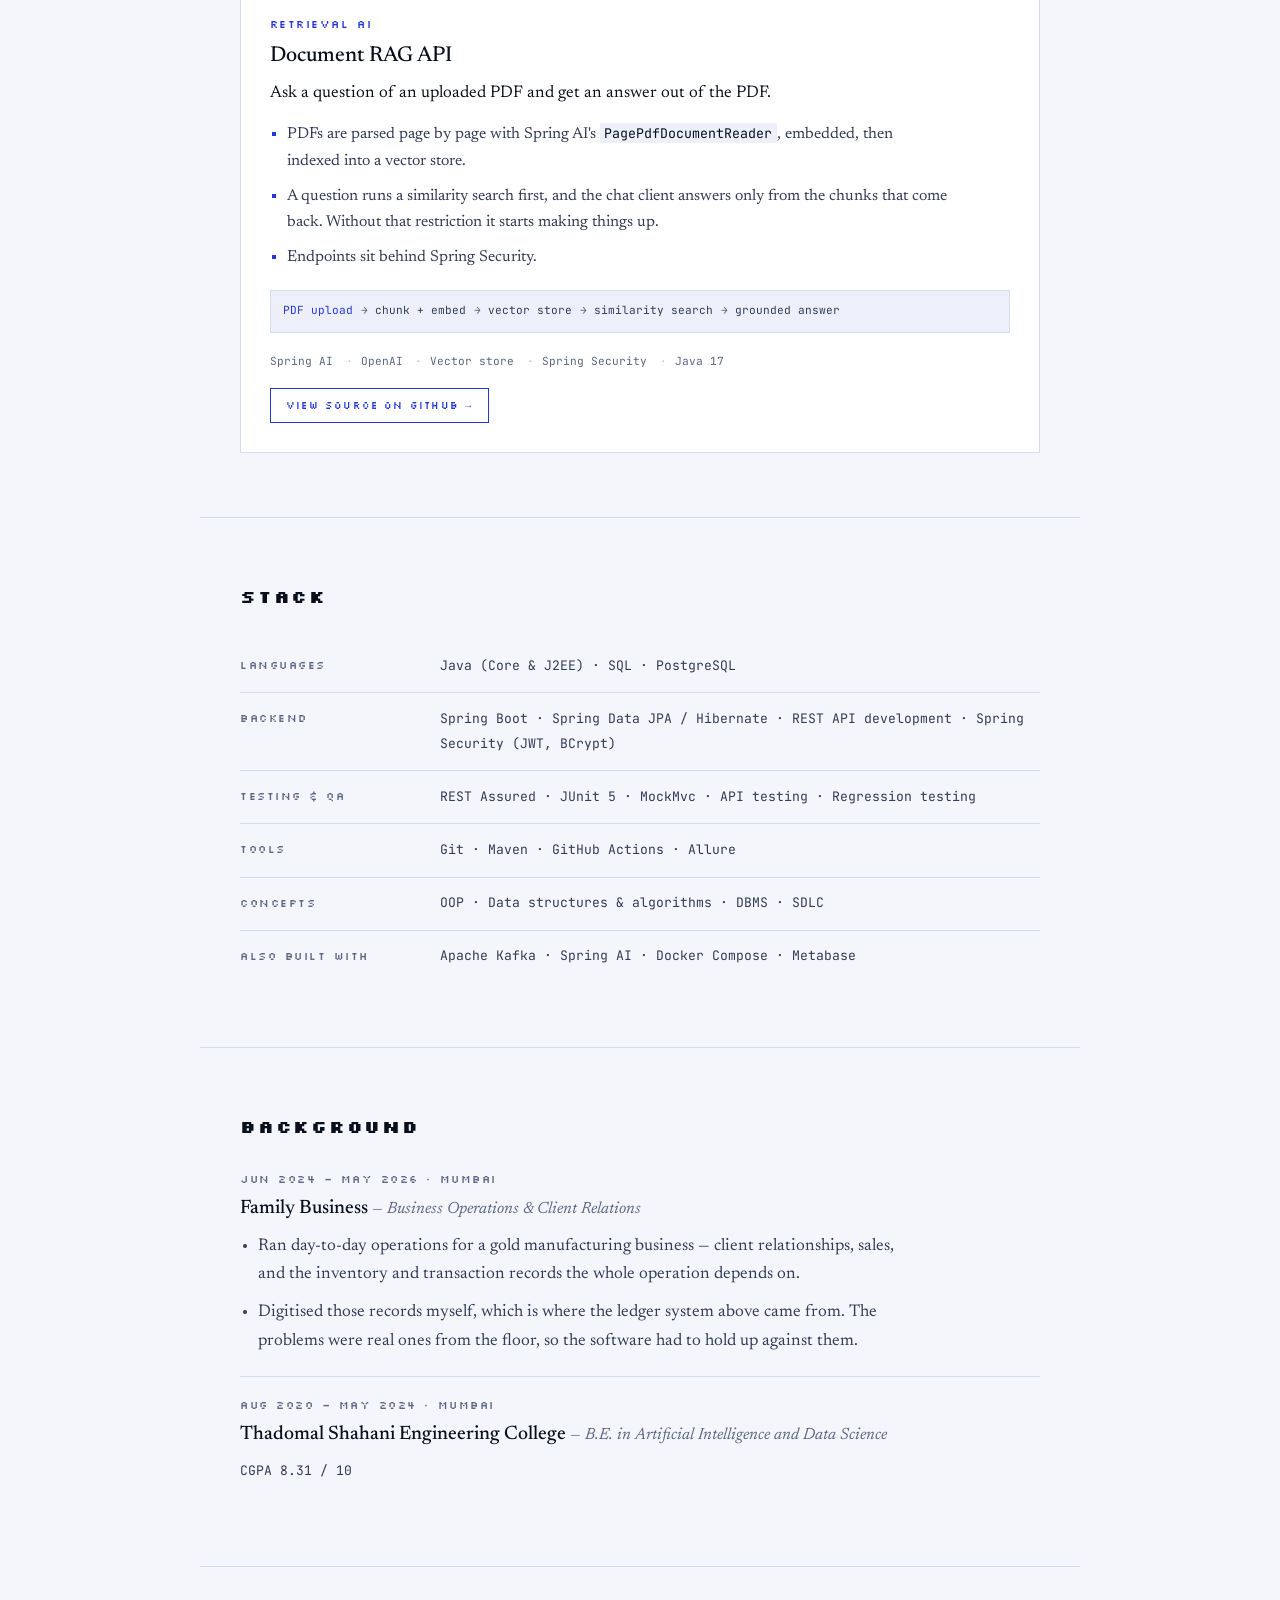
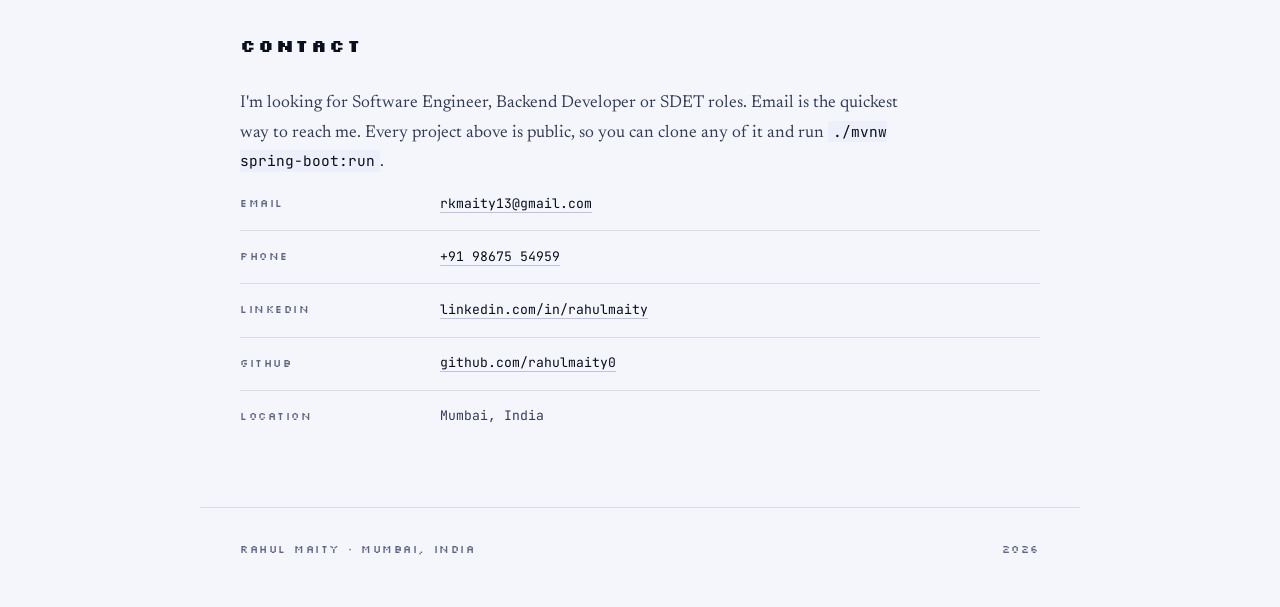
==== commit 61742425: "Make the work section scannable Project cards were a single dense paragraph each, which read fine to" ====
--- a/index.html
+++ b/index.html
@@ -36,7 +36,7 @@
   <!-- ───────────────────── hero ───────────────────── -->
   <section class="wrap hero">
     <h1 class="pixel">I'm Rahul.</h1>
-    <p class="role">Backend Engineer</p>
+    <p class="role">Backend Developer &middot; Java &amp; Spring Boot</p>
     <ul class="socials">
       <li><a href="mailto:rkmaity13@gmail.com" aria-label="Email">
         <svg viewBox="0 0 24 24" width="20" height="20" fill="none" stroke="currentColor" stroke-width="1.6" aria-hidden="true"><rect x="2.5" y="5" width="19" height="14" rx="1"/><path d="M2.5 6.5 12 13l9.5-6.5"/></svg></a></li>
@@ -66,7 +66,13 @@
       <li class="card card-lead">
         <p class="label">Ledger &amp; inventory</p>
         <h3>Jewellery Ledger &amp; Inventory System</h3>
-        <p class="say">Every issue and receipt updates both the locker inventory and the client's balance inside one <code>@Transactional</code> method, so the two can never drift out of sync. The making charge works as a purity uplift: the client is billed at purity plus making charge, but the locker only loses the metal that actually left. The gap between the two is the margin. <code>BigDecimal</code> with explicit <code>HALF_UP</code> rounding throughout, and two rules the service checks instead of assuming: an issue can't exceed the gold in the locker, and a receipt can't exceed what the client owes. REST endpoints cover clients, per-client ledgers, a dashboard and a monthly JPA report, behind stateless JWT auth.</p>
+        <p class="one">The backend that runs the books of a working gold manufacturing business &mdash; my family's.</p>
+        <ul class="points">
+          <li>One <code>@Transactional</code> method updates the locker inventory and the client's balance together, so the two can't drift apart.</li>
+          <li>Making charge is modelled as a purity uplift: the client is billed at purity plus charge, but the locker only loses the metal that actually left. The gap between them is the margin.</li>
+          <li><code>BigDecimal</code> with <code>HALF_UP</code> throughout, and two rules checked rather than assumed &mdash; no issue beyond locker stock, no receipt beyond what's owed.</li>
+          <li>REST endpoints for clients, per-client ledgers, a dashboard and a monthly JPA report, behind stateless JWT auth.</li>
+        </ul>
         <p class="pipe"><span>POST /api/transactions</span>
 <span>@Transactional</span>
 <span>locker + client balance</span>
@@ -77,13 +83,18 @@
 <li>JWT + BCrypt</li>
 <li>JPA / Hibernate</li>
 <li>BigDecimal</li></ul>
-        <p class="go"><a href="https://github.com/rahulmaity0/Inventory-Management" rel="noopener">Source</a></p>
+        <p class="go"><a href="https://github.com/rahulmaity0/Inventory-Management" rel="noopener">View source on GitHub</a></p>
       </li>
 
       <li class="card">
         <p class="label">SDET</p>
         <h3>Payments API Test Automation Framework</h3>
-        <p class="say">A Spring Boot payments API for transfers, merchant payments and balances, plus the REST Assured suite that tests it. I wrote both sides. An API client, reusable request specs, request models, a test-data factory and a shared base class keep the HTTP setup out of the test classes, so those only hold assertions. The tests go after the cases that cost money: duplicate payments that must stay idempotent, insufficient funds, and high-value payments held for fraud review. It runs against a real embedded server on a random port, and GitHub Actions publishes an Allure report on every push.</p>
+        <p class="one">A Spring Boot payments API and the REST Assured suite that tests it. I wrote both sides.</p>
+        <ul class="points">
+          <li>An API client, reusable request specs, request models, a test-data factory and a shared base class keep the HTTP setup out of the test classes, so those only hold assertions.</li>
+          <li>The tests go after the cases that cost money: duplicate payments that must stay idempotent, insufficient funds, and high-value payments held for fraud review.</li>
+          <li>Runs against a real embedded server on a random port, and GitHub Actions publishes an Allure report on every push.</li>
+        </ul>
         <p class="pipe"><span>test</span>
 <span>request spec</span>
 <span>payments API</span>
@@ -94,13 +105,18 @@
 <li>Allure</li>
 <li>GitHub Actions</li>
 <li>JSON Schema</li></ul>
-        <p class="go"><a href="https://github.com/rahulmaity0/banking-api-test-automation-framework" rel="noopener">Source</a></p>
+        <p class="go"><a href="https://github.com/rahulmaity0/banking-api-test-automation-framework" rel="noopener">View source on GitHub</a></p>
       </li>
 
       <li class="card">
         <p class="label">Web service</p>
         <h3>URL Shortener Service</h3>
-        <p class="say">Shortens long URLs, redirects with an HTTP 302 and a <code>Location</code> header, and tracks a click count per link. Codes are six base62 characters, so about 56 billion of them. Each one is checked against the database before use, and after ten tries it gives up rather than looping forever. Click counts go up through JPA dirty checking inside a transaction instead of an explicit save, and Bean Validation throws out bad URLs before they reach the service.</p>
+        <p class="one">Long URLs in, six-character codes out, with a click count on every link.</p>
+        <ul class="points">
+          <li>Codes are six base62 characters, so about 56 billion of them. Each one is checked against the database before use, and after ten tries it gives up rather than looping forever.</li>
+          <li>Click counts go up through JPA dirty checking inside a transaction instead of an explicit save call.</li>
+          <li>Bean Validation throws out malformed URLs before they ever reach the service layer.</li>
+        </ul>
         <p class="pipe"><span>POST /api/urls</span>
 <span>base62 code</span>
 <span>collision check</span>
@@ -111,13 +127,18 @@
 <li>Bean Validation</li>
 <li>JUnit 5</li>
 <li>MockMvc</li></ul>
-        <p class="go"><a href="https://github.com/rahulmaity0/url-shortener" rel="noopener">Source</a></p>
+        <p class="go"><a href="https://github.com/rahulmaity0/url-shortener" rel="noopener">View source on GitHub</a></p>
       </li>
 
       <li class="card">
         <p class="label">Streaming</p>
         <h3>E-Commerce Stream Analytics Pipeline</h3>
-        <p class="say">A producer service mints order events onto a Kafka topic; a consumer service reads them, writes to PostgreSQL and exposes analytics endpoints, with Metabase reading the same tables for revenue, top-product and regional dashboards. Kafka sits in the middle so the two services never call each other. The consumer can be down for a while and catch up from its offset when it comes back. Duplicate events are handled by making <code>order_id</code> the primary key.</p>
+        <p class="one">Two Spring Boot services that never call each other, with a Kafka topic in between.</p>
+        <ul class="points">
+          <li>A producer service publishes order events; a consumer reads them, writes to PostgreSQL and exposes analytics endpoints.</li>
+          <li>Metabase reads the same tables for revenue, top-product and regional dashboards.</li>
+          <li>The consumer can be down for a while and catch up from its offset when it returns. Duplicates are handled by making <code>order_id</code> the primary key.</li>
+        </ul>
         <p class="pipe"><span>producer-service</span>
 <span>kafka topic</span>
 <span>consumer-service</span>
@@ -128,13 +149,18 @@
 <li>Docker Compose</li>
 <li>Metabase</li>
 <li>Multi-module Maven</li></ul>
-        <p class="go"><a href="https://github.com/rahulmaity0/ecommerce-stream-analytics" rel="noopener">Source</a></p>
+        <p class="go"><a href="https://github.com/rahulmaity0/ecommerce-stream-analytics" rel="noopener">View source on GitHub</a></p>
       </li>
 
       <li class="card">
         <p class="label">Retrieval AI</p>
         <h3>Document RAG API</h3>
-        <p class="say">Uploaded PDFs get parsed page by page with Spring AI's <code>PagePdfDocumentReader</code>, embedded, then indexed into a vector store. A question runs a similarity search first and the chat client answers only from the chunks that come back. That restriction is the whole point &mdash; without it the model starts making things up. Endpoints sit behind Spring Security.</p>
+        <p class="one">Ask a question of an uploaded PDF and get an answer out of the PDF.</p>
+        <ul class="points">
+          <li>PDFs are parsed page by page with Spring AI's <code>PagePdfDocumentReader</code>, embedded, then indexed into a vector store.</li>
+          <li>A question runs a similarity search first, and the chat client answers only from the chunks that come back. Without that restriction it starts making things up.</li>
+          <li>Endpoints sit behind Spring Security.</li>
+        </ul>
         <p class="pipe"><span>PDF upload</span>
 <span>chunk + embed</span>
 <span>vector store</span>
@@ -145,7 +171,7 @@
 <li>Vector store</li>
 <li>Spring Security</li>
 <li>Java 17</li></ul>
-        <p class="go"><a href="https://github.com/rahulmaity0/document-rag-api" rel="noopener">Source</a></p>
+        <p class="go"><a href="https://github.com/rahulmaity0/document-rag-api" rel="noopener">View source on GitHub</a></p>
       </li>
 
     </ol>
@@ -172,8 +198,8 @@
       <p class="label">Jun 2024 &ndash; May 2026 &middot; Mumbai</p>
       <h3>Family Business <span class="sub">&mdash; Business Operations &amp; Client Relations</span></h3>
       <ul class="bullets">
-        <li>Managed day-to-day operations for a gold manufacturing business, growing sales and revenue through direct client relationship management, and digitized manual inventory and transaction tracking to improve record accuracy and reporting turnaround.</li>
-        <li>Continued building backend engineering skills independently alongside operational responsibilities, applying Java and Spring Boot to real business problems from the role above.</li>
+        <li>Ran day-to-day operations for a gold manufacturing business &mdash; client relationships, sales, and the inventory and transaction records the whole operation depends on.</li>
+        <li>Digitised those records myself, which is where the ledger system above came from. The problems were real ones from the floor, so the software had to hold up against them.</li>
       </ul>
     </div>
 
--- a/styles.css
+++ b/styles.css
@@ -206,14 +206,23 @@
 .chips li::before { content: "\00b7"; margin-right: .5rem; color: var(--line-2); }
 .chips li:first-child::before { content: none; }
 
+.one {
+  margin: .55rem 0 .9rem; font-size: 1.06rem; color: var(--ink); max-width: 60ch;
+}
+.points { margin: 0 0 1.1rem; padding-left: 1.05rem; max-width: 68ch; color: var(--ink-soft); list-style: square; }
+.points li::marker { color: var(--accent); }
+.points li { margin-bottom: .5rem; font-size: .99rem; }
+.points li:last-child { margin-bottom: 0; }
+
 .go { margin: 0; }
 .go a {
-  font-family: var(--ff-pixel); font-size: .66rem; text-transform: uppercase;
-  letter-spacing: .12em; color: var(--accent); text-decoration: none;
-  border-bottom: 1px solid transparent; padding-bottom: 2px; transition: border-color .18s;
+  display: inline-block; font-family: var(--ff-pixel); font-size: .62rem;
+  text-transform: uppercase; letter-spacing: .12em; text-decoration: none;
+  color: var(--accent); border: 1px solid var(--accent); padding: .5rem .95rem;
+  transition: background .18s, color .18s;
 }
 .go a::after { content: " \2192"; }
-.go a:hover { border-bottom-color: var(--accent); }
+.go a:hover { background: var(--accent); color: var(--ground); }
 
 /* ── definition grids: stack, contact ────────────────────────────────── */
 .grid { margin: 0; display: flex; flex-direction: column; }
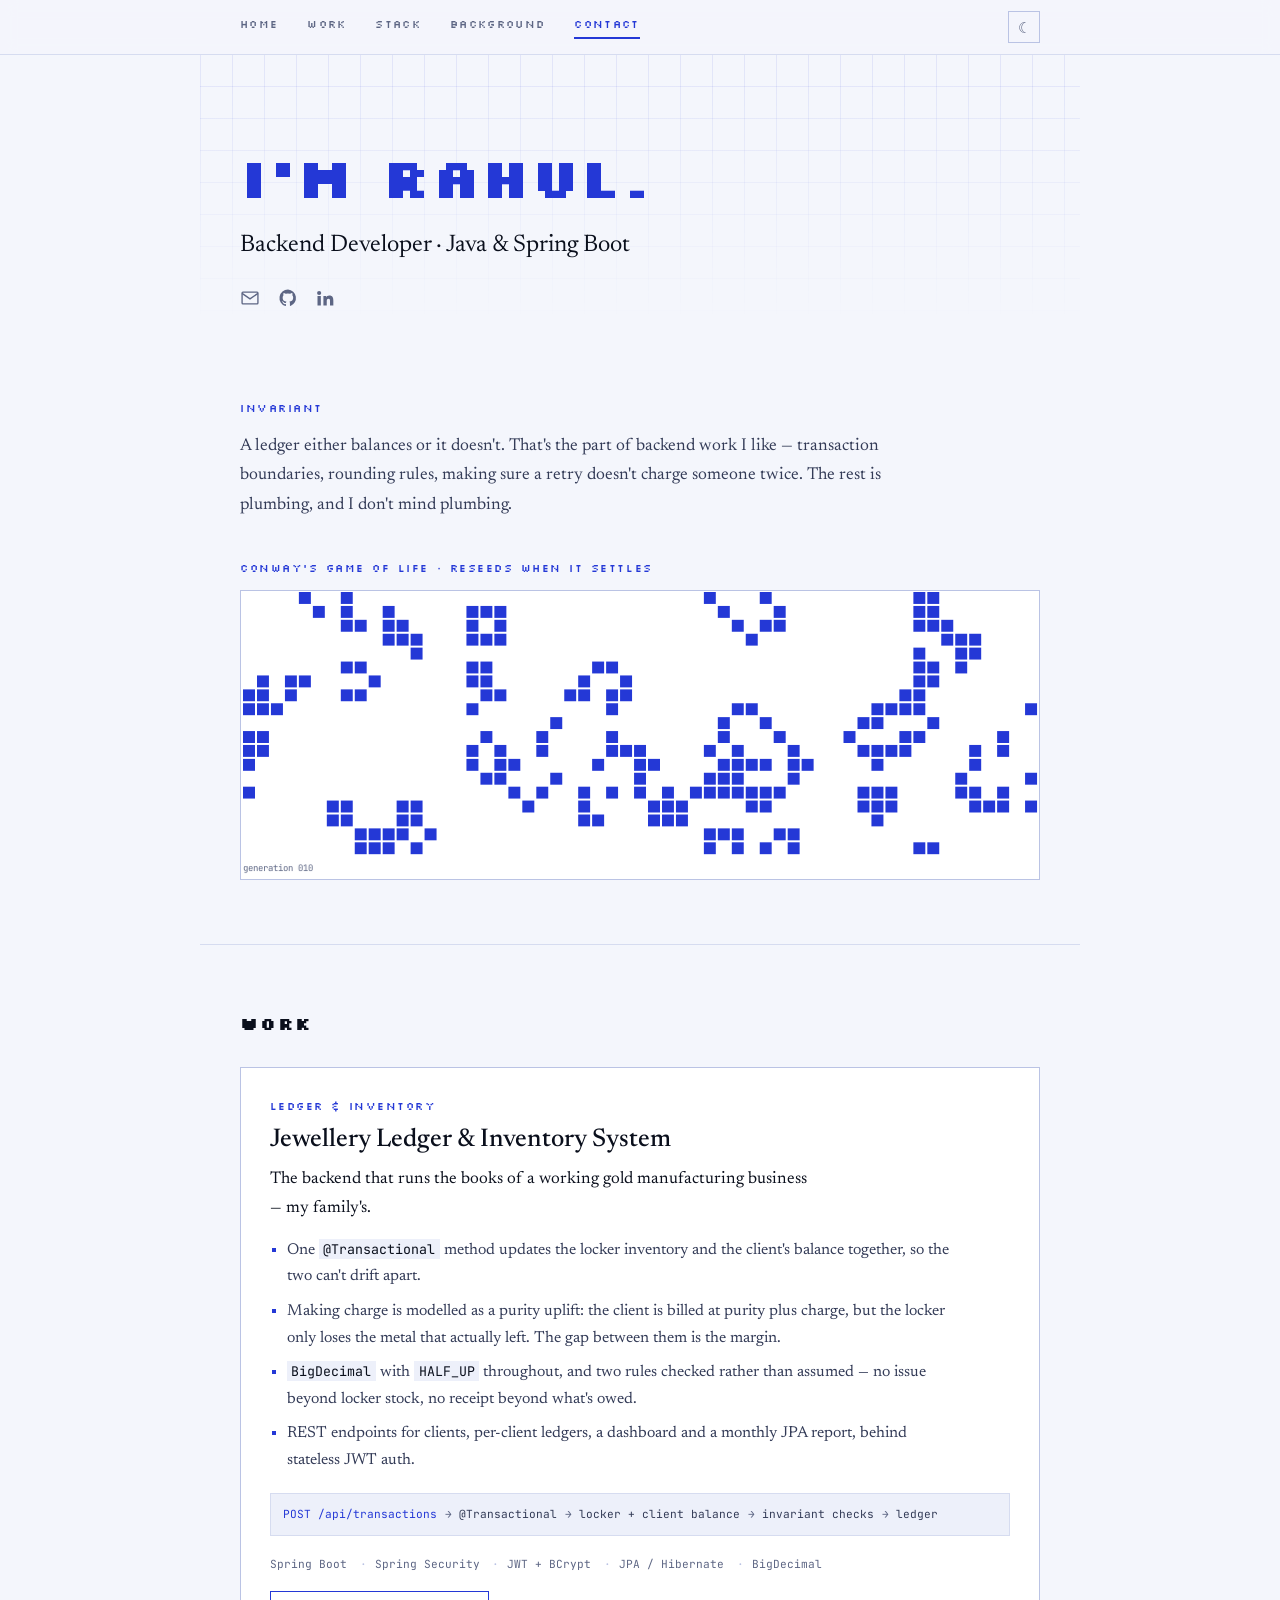
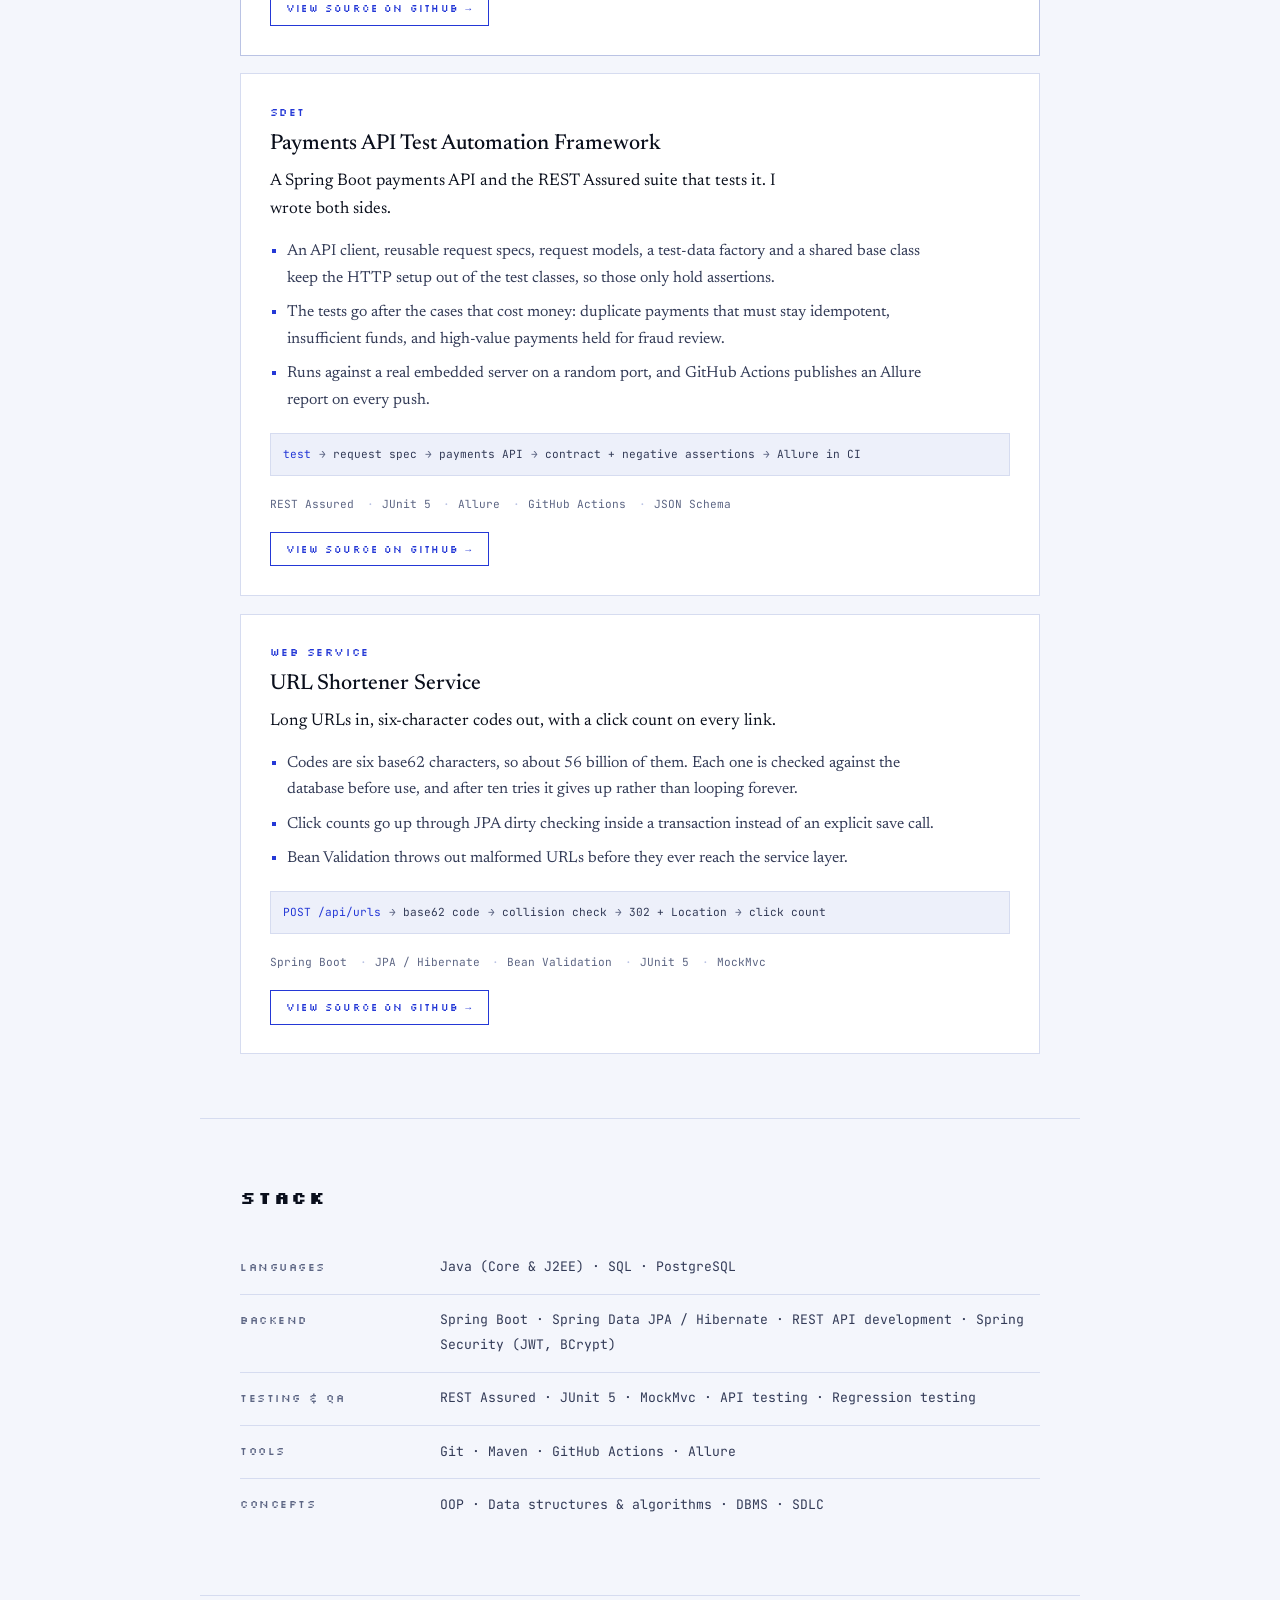
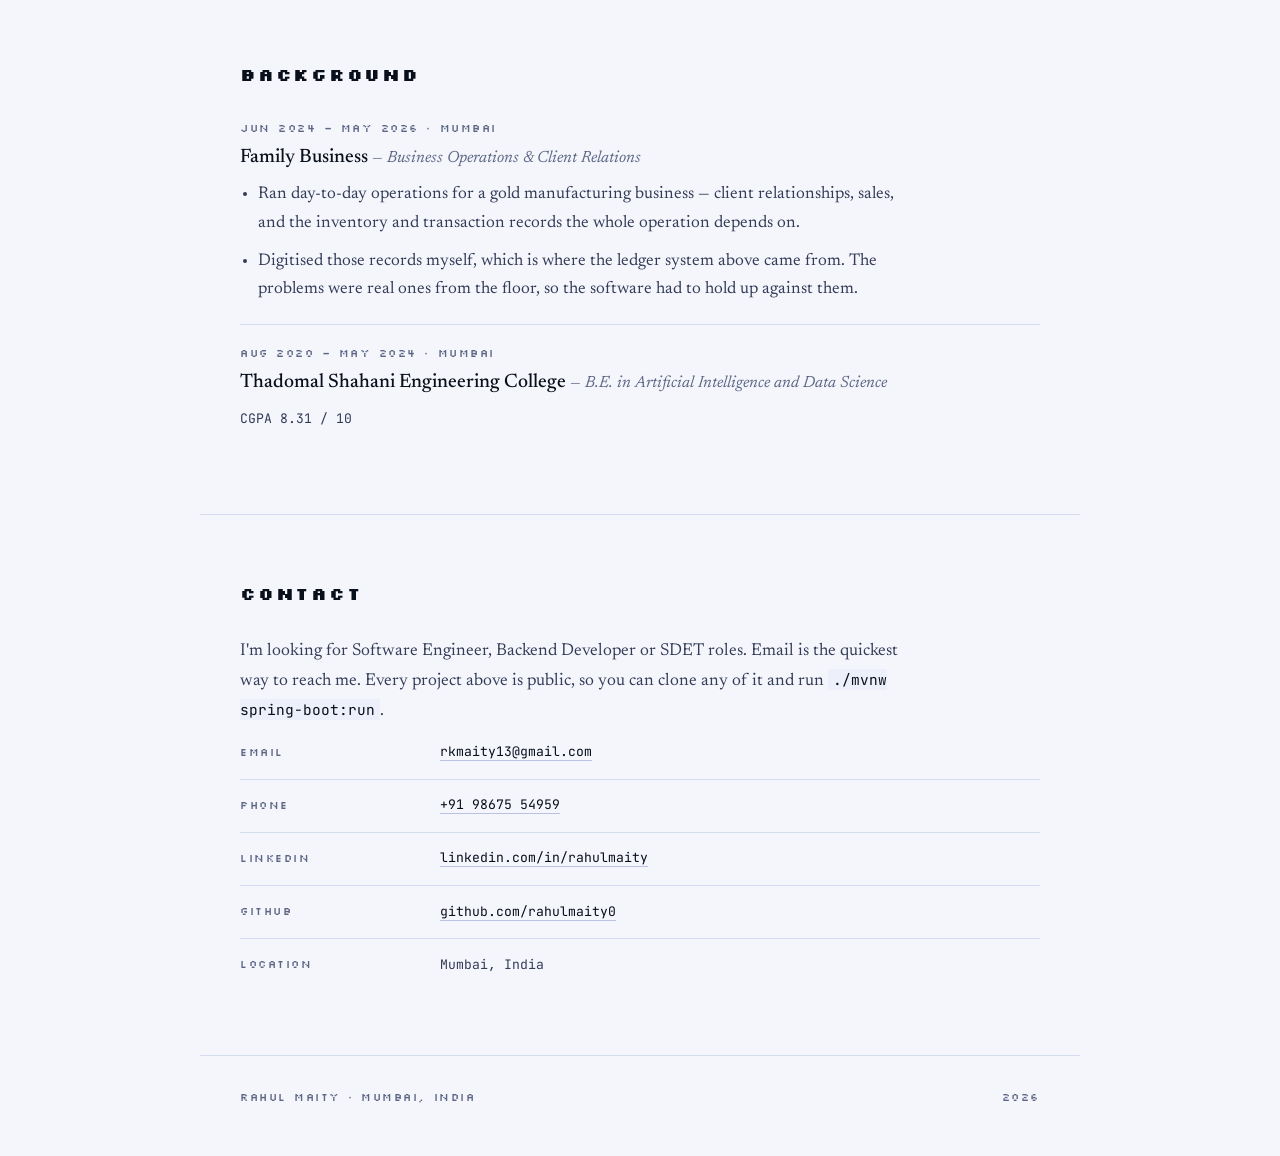
==== commit c7ada374: "Cut the RAG and Kafka projects Down to the three projects on my resume: the jewellery ledger, the pa" ====
--- a/index.html
+++ b/index.html
@@ -130,49 +130,7 @@
         <p class="go"><a href="https://github.com/rahulmaity0/url-shortener" rel="noopener">View source on GitHub</a></p>
       </li>
 
-      <li class="card">
-        <p class="label">Streaming</p>
-        <h3>E-Commerce Stream Analytics Pipeline</h3>
-        <p class="one">Two Spring Boot services that never call each other, with a Kafka topic in between.</p>
-        <ul class="points">
-          <li>A producer service publishes order events; a consumer reads them, writes to PostgreSQL and exposes analytics endpoints.</li>
-          <li>Metabase reads the same tables for revenue, top-product and regional dashboards.</li>
-          <li>The consumer can be down for a while and catch up from its offset when it returns. Duplicates are handled by making <code>order_id</code> the primary key.</li>
-        </ul>
-        <p class="pipe"><span>producer-service</span>
-<span>kafka topic</span>
-<span>consumer-service</span>
-<span>postgres</span>
-<span>metabase</span></p>
-        <ul class="chips"><li>Spring Kafka</li>
-<li>PostgreSQL</li>
-<li>Docker Compose</li>
-<li>Metabase</li>
-<li>Multi-module Maven</li></ul>
-        <p class="go"><a href="https://github.com/rahulmaity0/ecommerce-stream-analytics" rel="noopener">View source on GitHub</a></p>
-      </li>
 
-      <li class="card">
-        <p class="label">Retrieval AI</p>
-        <h3>Document RAG API</h3>
-        <p class="one">Ask a question of an uploaded PDF and get an answer out of the PDF.</p>
-        <ul class="points">
-          <li>PDFs are parsed page by page with Spring AI's <code>PagePdfDocumentReader</code>, embedded, then indexed into a vector store.</li>
-          <li>A question runs a similarity search first, and the chat client answers only from the chunks that come back. Without that restriction it starts making things up.</li>
-          <li>Endpoints sit behind Spring Security.</li>
-        </ul>
-        <p class="pipe"><span>PDF upload</span>
-<span>chunk + embed</span>
-<span>vector store</span>
-<span>similarity search</span>
-<span>grounded answer</span></p>
-        <ul class="chips"><li>Spring AI</li>
-<li>OpenAI</li>
-<li>Vector store</li>
-<li>Spring Security</li>
-<li>Java 17</li></ul>
-        <p class="go"><a href="https://github.com/rahulmaity0/document-rag-api" rel="noopener">View source on GitHub</a></p>
-      </li>
 
     </ol>
   </section>
@@ -186,7 +144,6 @@
       <div><dt class="label">Testing &amp; QA</dt><dd>REST Assured &middot; JUnit 5 &middot; MockMvc &middot; API testing &middot; Regression testing</dd></div>
       <div><dt class="label">Tools</dt><dd>Git &middot; Maven &middot; GitHub Actions &middot; Allure</dd></div>
       <div><dt class="label">Concepts</dt><dd>OOP &middot; Data structures &amp; algorithms &middot; DBMS &middot; SDLC</dd></div>
-      <div><dt class="label">Also built with</dt><dd>Apache Kafka &middot; Spring AI &middot; Docker Compose &middot; Metabase</dd></div>
     </dl>
   </section>
 
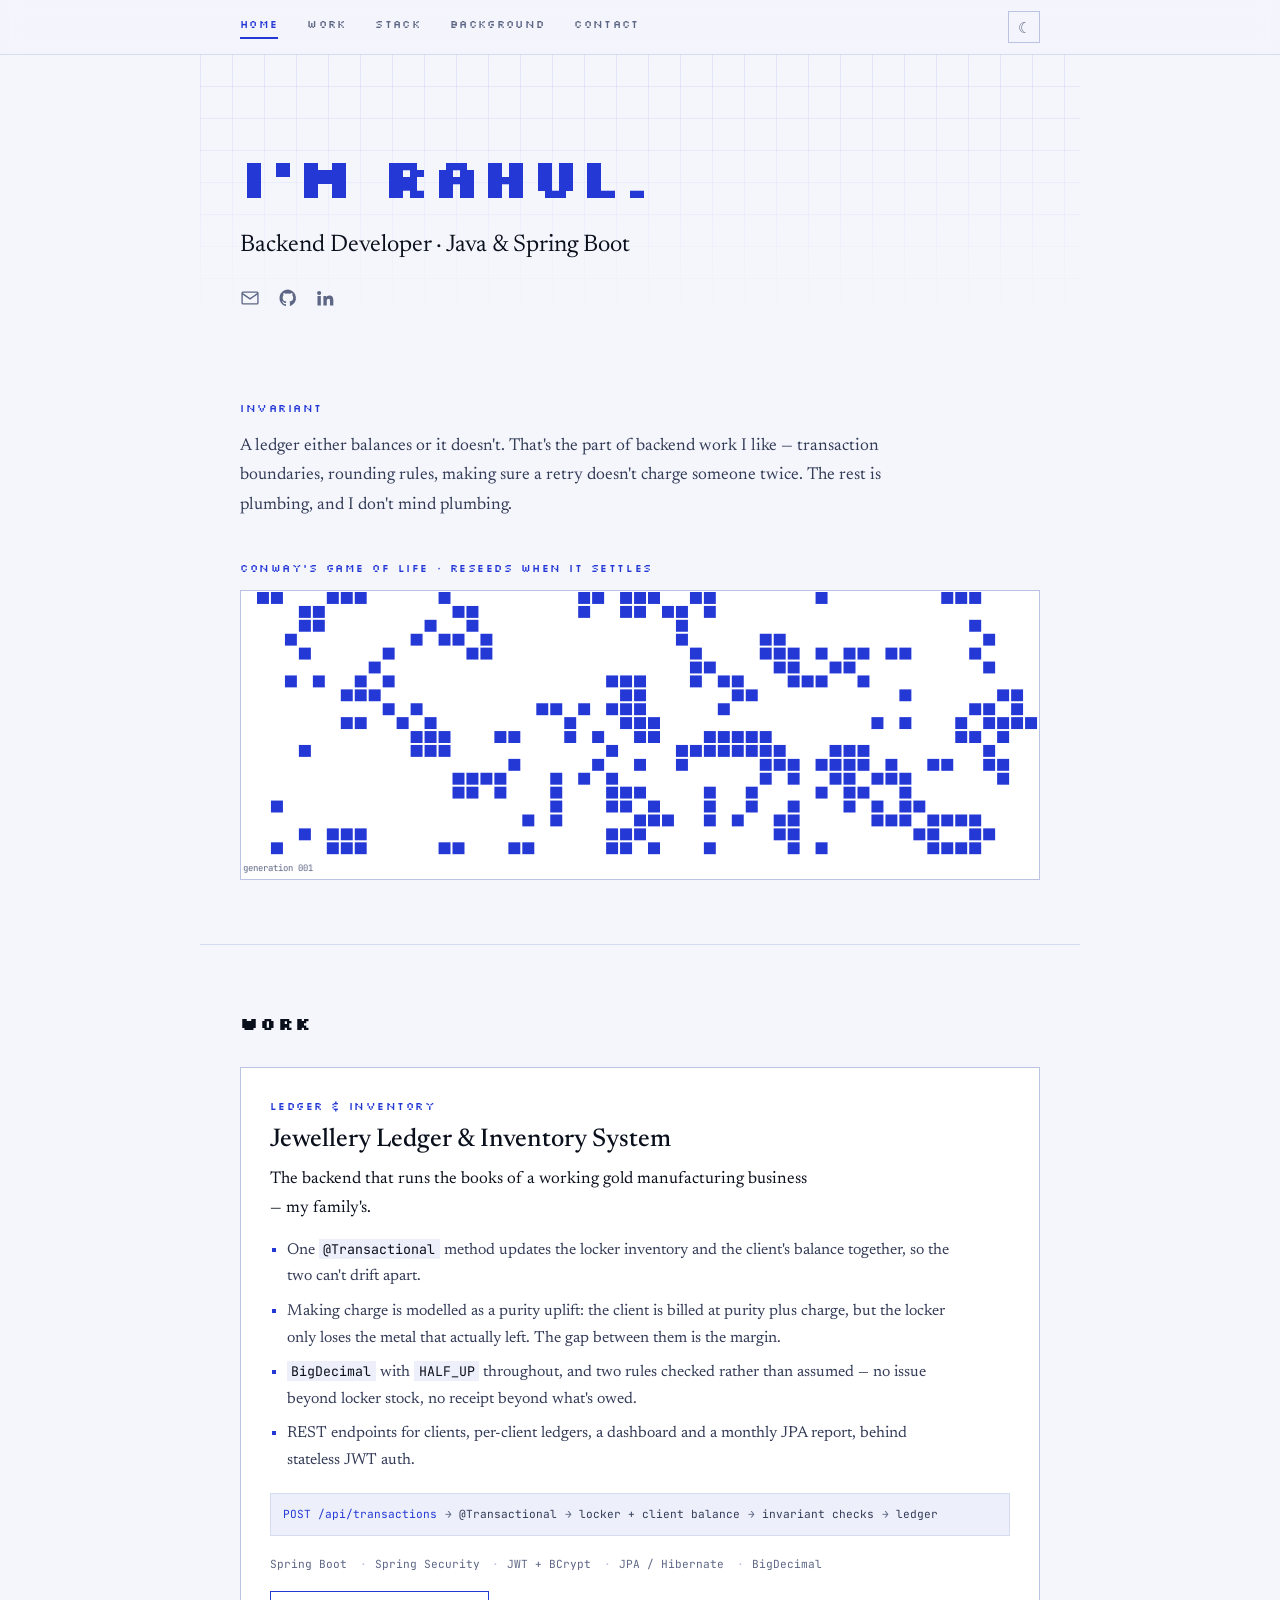
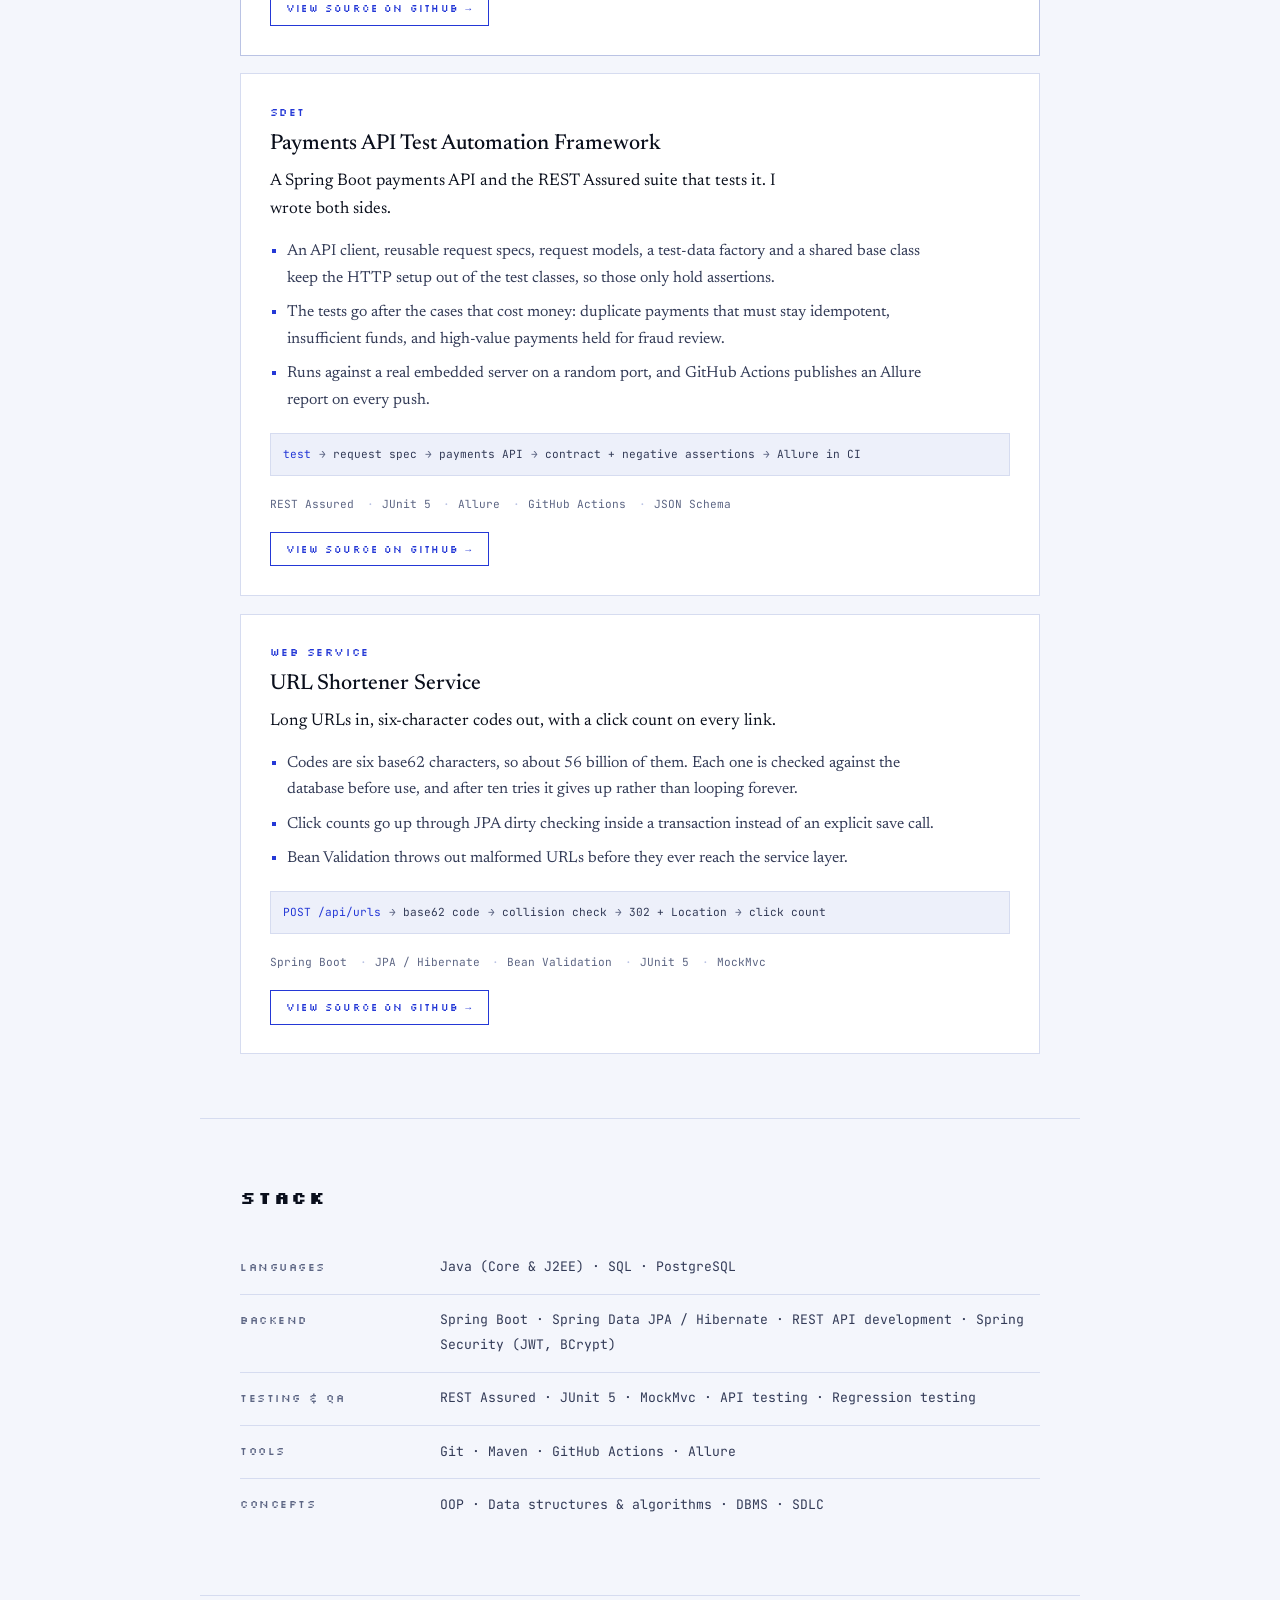
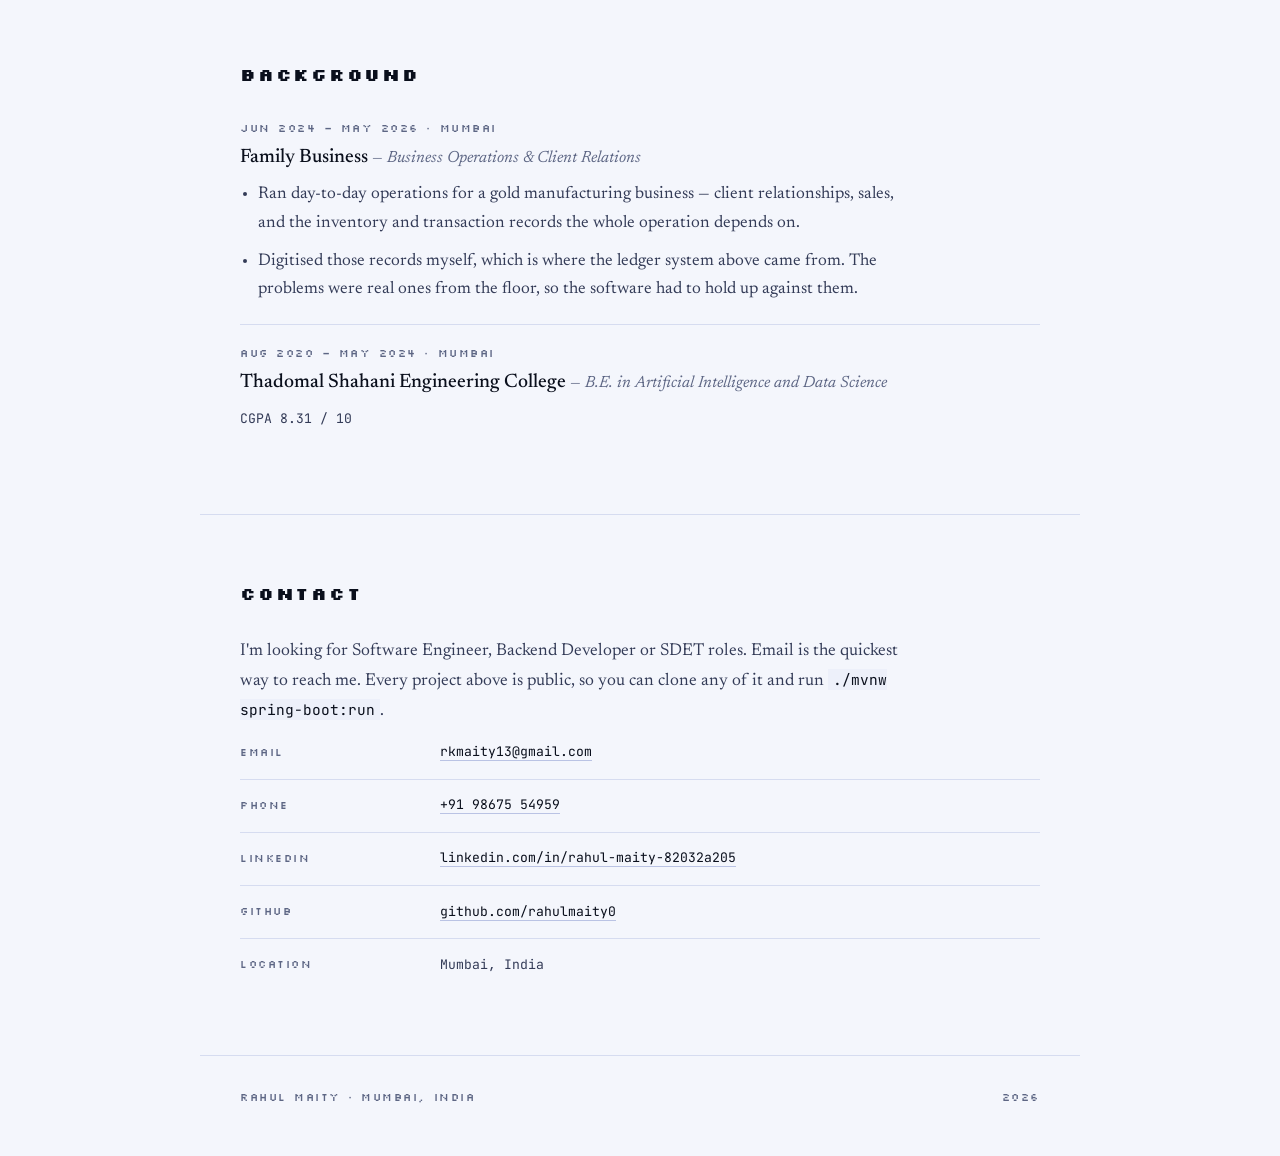
==== commit 30c88a0d: "Fix LinkedIn profile link" ====
--- a/index.html
+++ b/index.html
@@ -42,7 +42,7 @@
         <svg viewBox="0 0 24 24" width="20" height="20" fill="none" stroke="currentColor" stroke-width="1.6" aria-hidden="true"><rect x="2.5" y="5" width="19" height="14" rx="1"/><path d="M2.5 6.5 12 13l9.5-6.5"/></svg></a></li>
       <li><a href="https://github.com/rahulmaity0" rel="noopener" aria-label="GitHub">
         <svg viewBox="0 0 24 24" width="20" height="20" fill="currentColor" aria-hidden="true"><path d="M12 1.8a10.2 10.2 0 0 0-3.2 19.9c.5.1.7-.2.7-.5v-1.9c-2.8.6-3.4-1.3-3.4-1.3-.5-1.2-1.1-1.5-1.1-1.5-.9-.6.1-.6.1-.6 1 .1 1.5 1 1.5 1 .9 1.5 2.4 1.1 3 .8.1-.7.3-1.1.6-1.4-2.2-.3-4.6-1.1-4.6-5 0-1.1.4-2 1-2.7-.1-.3-.4-1.3.1-2.7 0 0 .8-.3 2.7 1a9.4 9.4 0 0 1 5 0c1.9-1.3 2.7-1 2.7-1 .5 1.4.2 2.4.1 2.7.6.7 1 1.6 1 2.7 0 3.9-2.4 4.7-4.6 5 .4.3.7.9.7 1.9v2.8c0 .3.2.6.7.5A10.2 10.2 0 0 0 12 1.8Z"/></svg></a></li>
-      <li><a href="https://linkedin.com/in/rahulmaity" rel="noopener" aria-label="LinkedIn">
+      <li><a href="https://linkedin.com/in/rahul-maity-82032a205" rel="noopener" aria-label="LinkedIn">
         <svg viewBox="0 0 24 24" width="20" height="20" fill="currentColor" aria-hidden="true"><path d="M4.98 3.5a2.5 2.5 0 1 0 0 5 2.5 2.5 0 0 0 0-5ZM3 9.5h4V21H3V9.5Zm6.5 0h3.8v1.6h.1c.5-1 1.8-2 3.8-2 4 0 4.8 2.6 4.8 6V21h-4v-5.2c0-1.3 0-2.9-1.8-2.9s-2.1 1.4-2.1 2.8V21h-4V9.5Z"/></svg></a></li>
     </ul>
   </section>
@@ -174,7 +174,7 @@
     <dl class="grid grid-contact">
       <div><dt class="label">Email</dt><dd><a href="mailto:rkmaity13@gmail.com">rkmaity13@gmail.com</a></dd></div>
       <div><dt class="label">Phone</dt><dd><a href="tel:+919867554959">+91 98675 54959</a></dd></div>
-      <div><dt class="label">LinkedIn</dt><dd><a href="https://linkedin.com/in/rahulmaity" rel="noopener">linkedin.com/in/rahulmaity</a></dd></div>
+      <div><dt class="label">LinkedIn</dt><dd><a href="https://linkedin.com/in/rahul-maity-82032a205" rel="noopener">linkedin.com/in/rahul-maity-82032a205</a></dd></div>
       <div><dt class="label">GitHub</dt><dd><a href="https://github.com/rahulmaity0" rel="noopener">github.com/rahulmaity0</a></dd></div>
       <div><dt class="label">Location</dt><dd>Mumbai, India</dd></div>
     </dl>
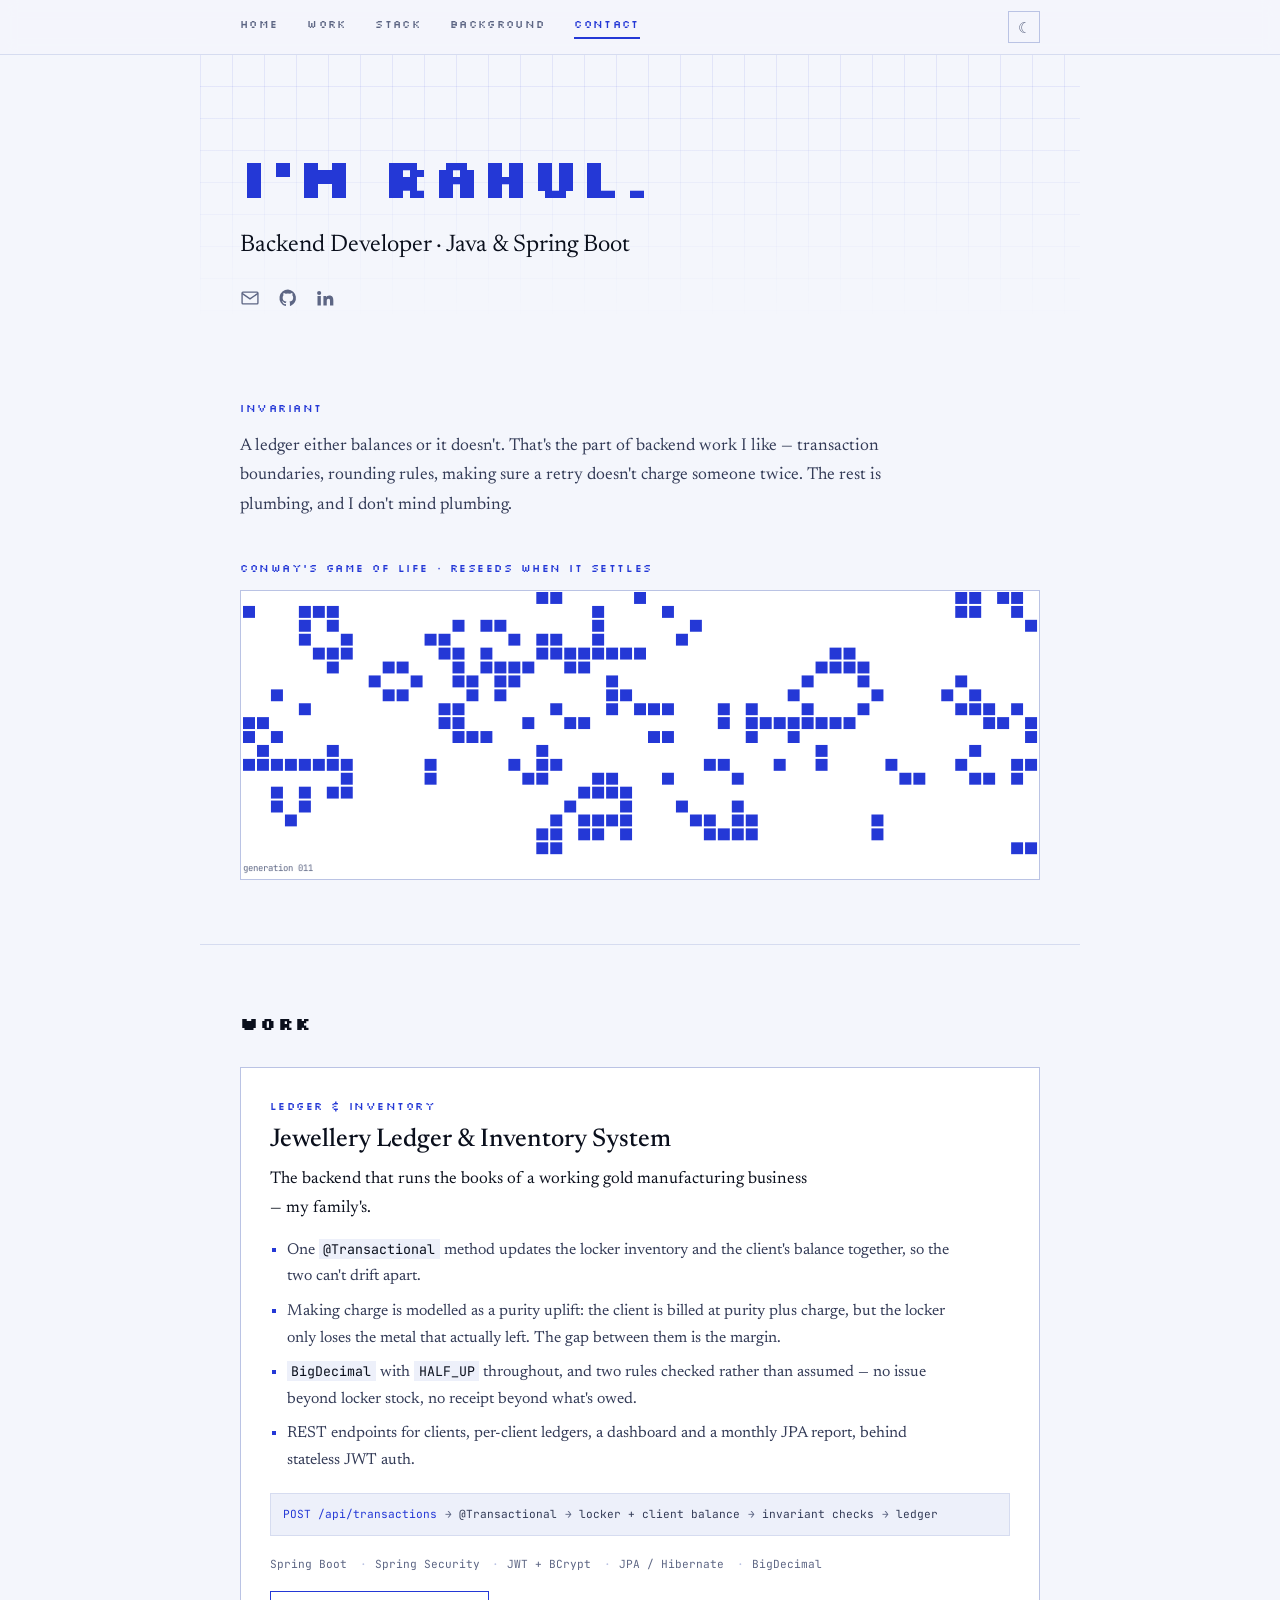
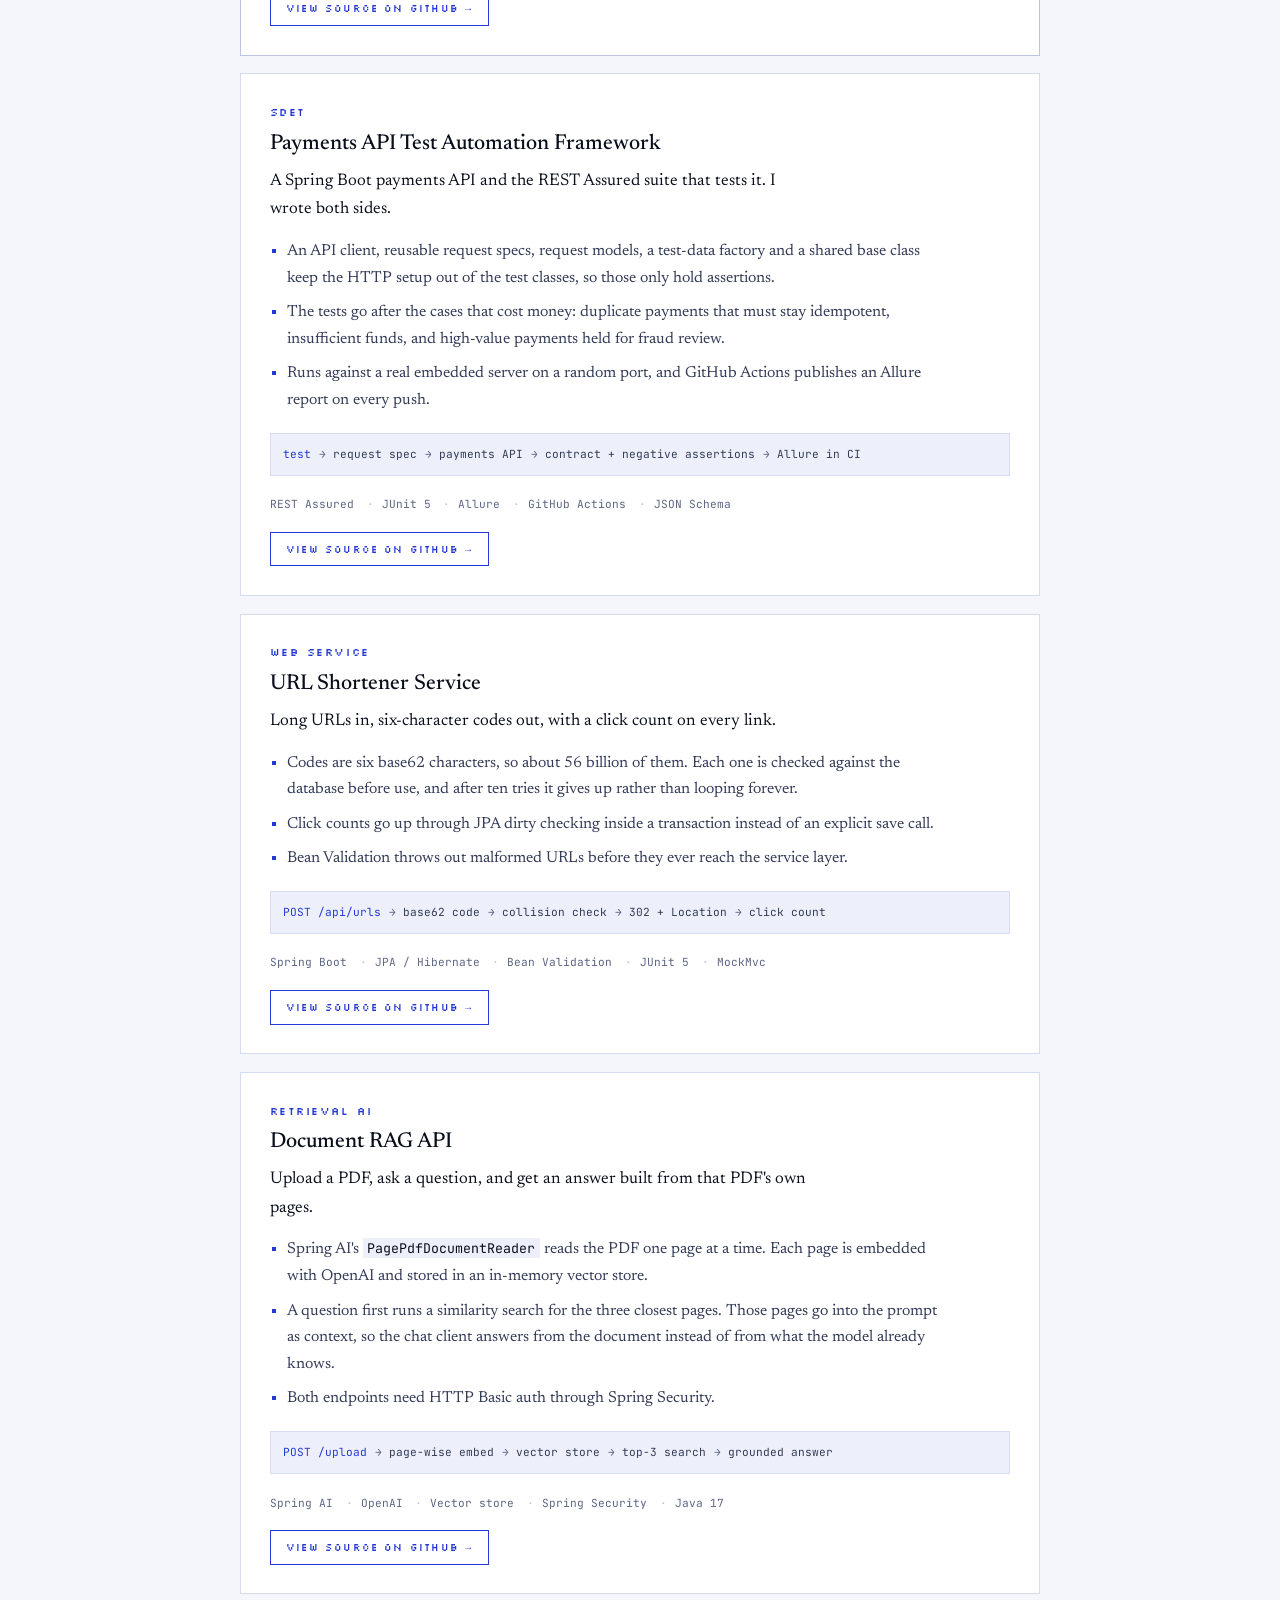
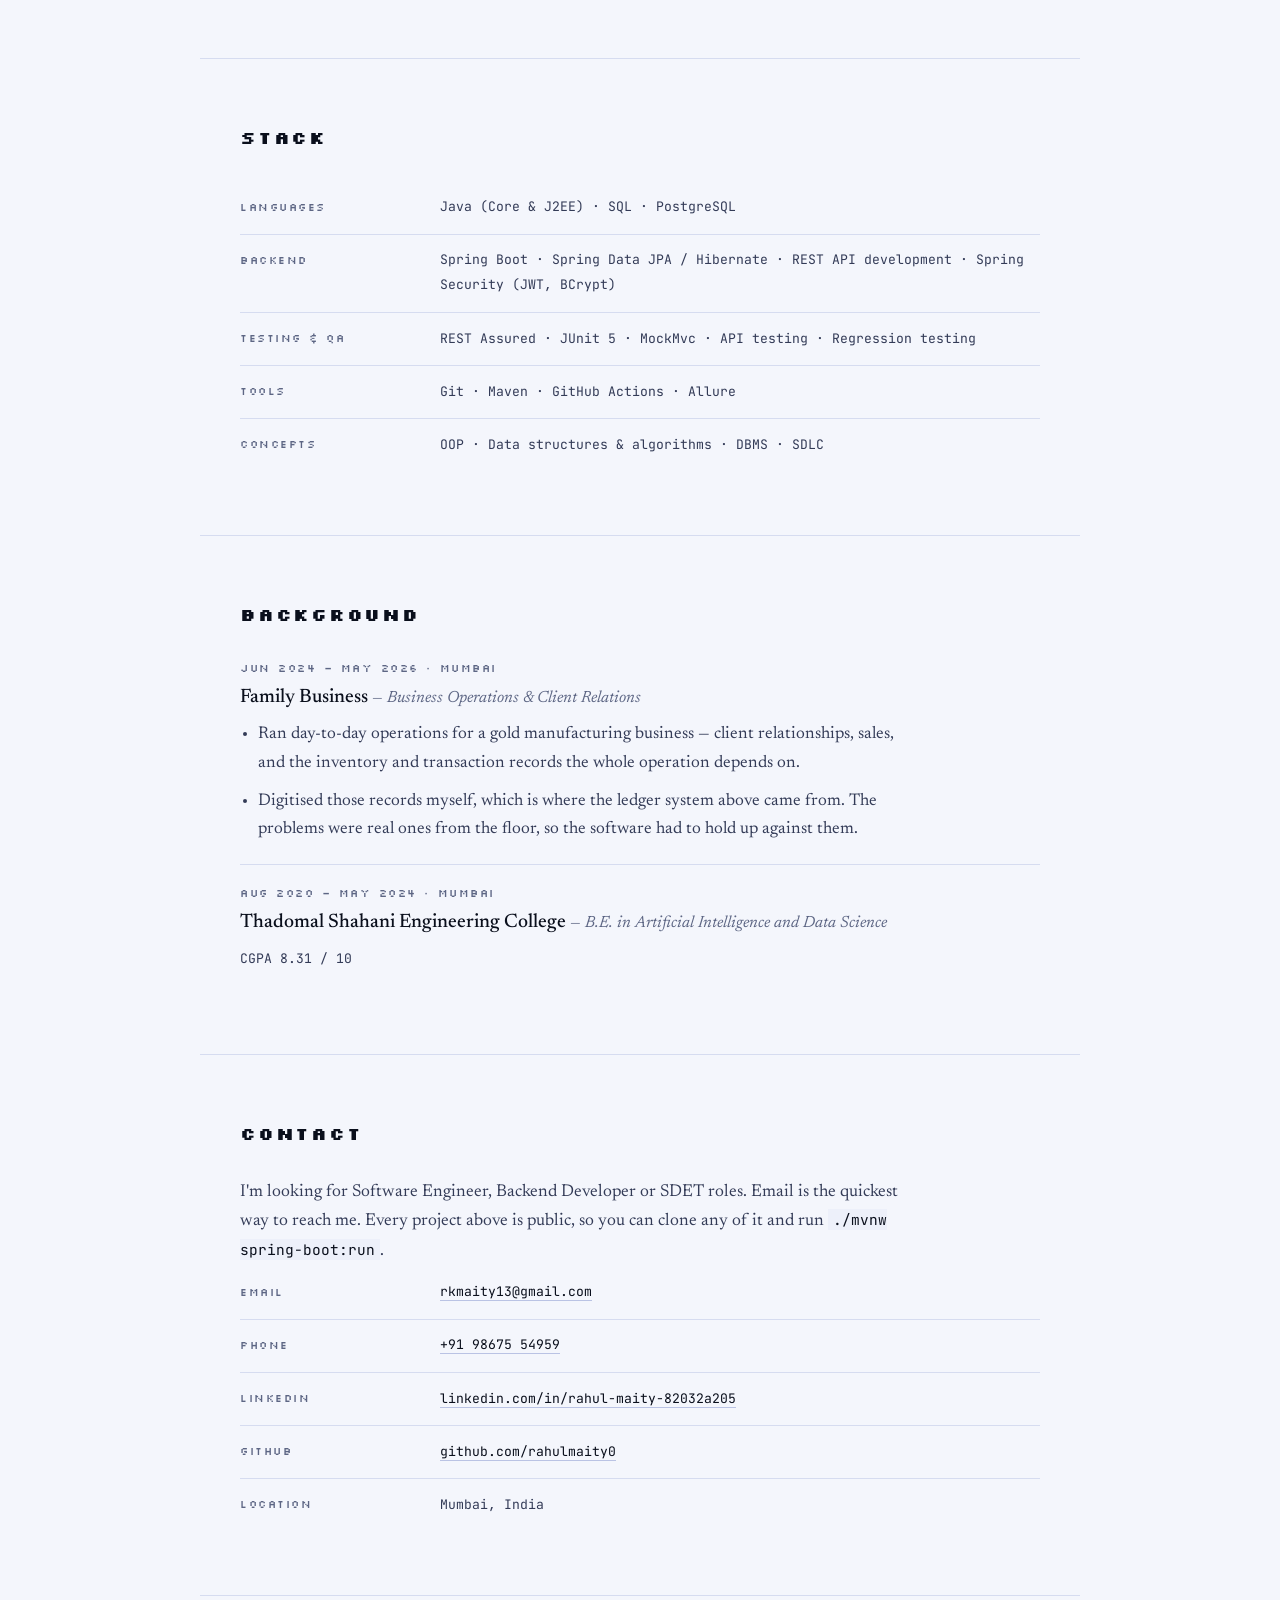
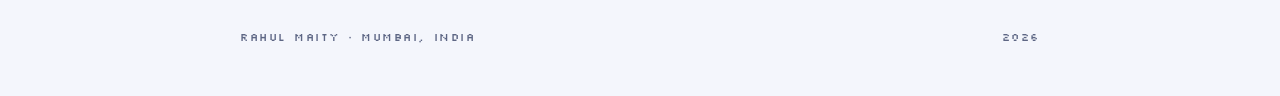
==== commit ffbc69c4: "Add the Document RAG API project back Fourth card on the work section, linking to document-rag-api. " ====
--- a/index.html
+++ b/index.html
@@ -130,6 +130,28 @@
         <p class="go"><a href="https://github.com/rahulmaity0/url-shortener" rel="noopener">View source on GitHub</a></p>
       </li>
 
+      <li class="card">
+        <p class="label">Retrieval AI</p>
+        <h3>Document RAG API</h3>
+        <p class="one">Upload a PDF, ask a question, and get an answer built from that PDF's own pages.</p>
+        <ul class="points">
+          <li>Spring AI's <code>PagePdfDocumentReader</code> reads the PDF one page at a time. Each page is embedded with OpenAI and stored in an in-memory vector store.</li>
+          <li>A question first runs a similarity search for the three closest pages. Those pages go into the prompt as context, so the chat client answers from the document instead of from what the model already knows.</li>
+          <li>Both endpoints need HTTP Basic auth through Spring Security.</li>
+        </ul>
+        <p class="pipe"><span>POST /upload</span>
+<span>page-wise embed</span>
+<span>vector store</span>
+<span>top-3 search</span>
+<span>grounded answer</span></p>
+        <ul class="chips"><li>Spring AI</li>
+<li>OpenAI</li>
+<li>Vector store</li>
+<li>Spring Security</li>
+<li>Java 17</li></ul>
+        <p class="go"><a href="https://github.com/rahulmaity0/document-rag-api" rel="noopener">View source on GitHub</a></p>
+      </li>
+
 
 
     </ol>
